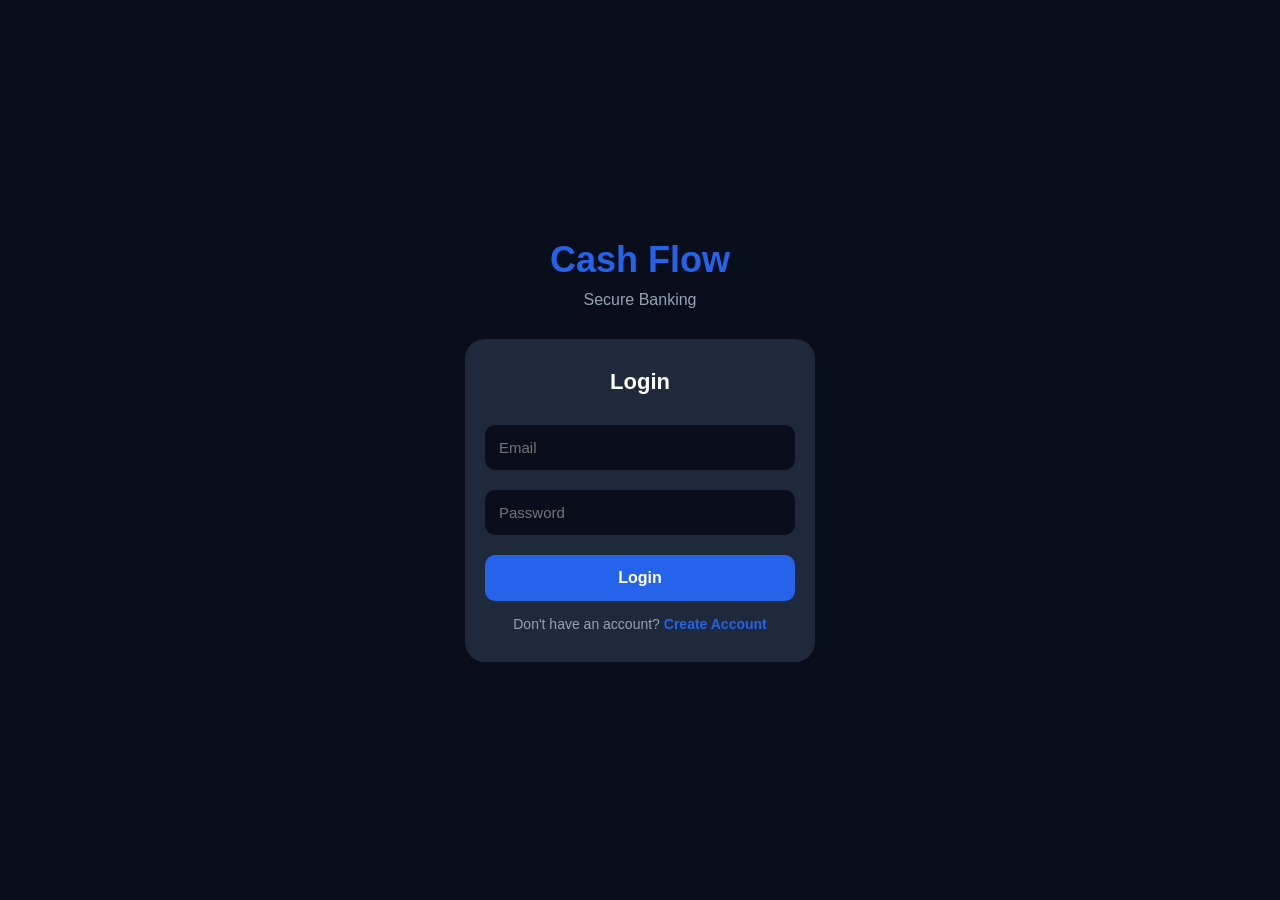
==== index.html @ b90d7f67 "Update index.html" ====
<!DOCTYPE html>
<html lang="en">
<head>
<meta charset="UTF-8">
<meta name="viewport" content="width=device-width, initial-scale=1.0">
<title>Cash Flow</title>
<style>
    * { margin: 0; padding: 0; box-sizing: border-box; font-family: 'Segoe UI', Arial; }
  body { background: #0a0e1a; color: #fff; }
  
  /* LOGIN SCREEN */
.auth-screen { display: flex; flex-direction: column; align-items: center; justify-content: center; min-height: 100vh; padding: 20px; }
.logo-big { font-size: 36px; font-weight: bold; color: #2563eb; margin-bottom: 10px; }
.auth-box { background: #1e293b; padding: 30px 20px; border-radius: 20px; width: 100%; max-width: 350px; }
.auth-box h2 { text-align: center; margin-bottom: 20px; }
.auth-box input { width: 100%; padding: 14px; margin: 10px 0; border-radius: 10px; border: none; background: #0a0e1a; color: #fff; font-size: 15px; }
.auth-btn { width: 100%; padding: 14px; background: #2563eb; color: #fff; border: none; border-radius: 10px; font-weight: bold; font-size: 16px; cursor: pointer; margin-top: 10px; }
.switch { text-align: center; margin-top: 15px; color: #94a3b8; font-size: 14px; }
.switch span { color: #2563eb; cursor: pointer; font-weight: bold; }
.hidden { display: none; }

  /* DASHBOARD */
.dashboard { display: none; padding: 15px; min-height: 100vh; }
.topbar { display: flex; justify-content: space-between; align-items: center; margin-bottom: 20px; }
.avatar { width: 40px; height: 40px; background: #2563eb; border-radius: 50%; display: flex; align-items: center; justify-content: center; font-weight: bold; font-size: 18px; }
.logo { font-size: 24px; font-weight: bold; color: #2563eb; margin-bottom: 10px; }
  h2 { font-size: 22px; margin-bottom: 5px; }
.subtitle { color: #94a3b8; font-size: 14px; margin-bottom: 20px; }
.btn-row { display: flex; gap: 10px; margin-bottom: 25px; }
.btn { padding: 12px 20px; border: none; border-radius: 10px; font-weight: bold; cursor: pointer; font-size: 15px; }
.btn-blue { background: #2563eb; color: #fff; }
.overview-card { background: linear-gradient(135deg, #2563eb, #1d4ed8); border-radius: 20px; padding: 20px; margin-bottom: 25px; }
.balance-amount { font-size: 32px; font-weight: bold; color: #22c55e; text-shadow: 0 0 10px rgba(34,197,94,0.4); }
.email { color: #bfdbfe; font-size: 14px; }
.logout { width: 100%; padding: 15px; background: #ef4444; color: #fff; border: none; border-radius: 12px; font-weight: bold; font-size: 16px; cursor: pointer; margin-top: 20px; }
  
  /* ADD MONEY POPUP */
.popup { display: none; position: fixed; top: 0; left: 0; width: 100%; height: 100%; background: rgba(0,0,0,0.9); align-items: center; justify-content: center; z-index: 999; }
.popup-content { background: #0a0e1a; padding: 20px; border-radius: 20px 20px 0 0; width: 100%; max-width: 450px; position: absolute; bottom: 0; }
.card { background: #1e293b; border-radius: 15px; padding: 15px; margin-bottom: 15px; }
.acc-number { font-size: 28px; font-weight: bold; letter-spacing: 2px; margin: 15px 0; color: #a855f7; }
</style>
</head>
<body>

<!-- LOGIN / SIGNUP SCREEN -->
<div class="auth-screen" id="authScreen">
  <div class="logo-big">Cash Flow</div>
  <p style="color:#94a3b8; margin-bottom:30px;">Secure Banking</p>
  
  <div class="auth-box" id="loginBox">
    <h2>Login</h2>
    <input type="email" id="loginEmail" placeholder="Email">
    <input type="password" id="loginPass" placeholder="Password">
    <button class="auth-btn" onclick="login()">Login</button>
    <div class="switch">Don't have an account? <span onclick="showSignup()">Create Account</span></div>
  </div>

  <div class="auth-box hidden" id="signupBox">
    <h2>Create Account</h2>
    <input type="text" id="signupName" placeholder="Full Name">
    <input type="email" id="signupEmail" placeholder="Email">
    <input type="password" id="signupPass" placeholder="Password">
    <button class="auth-btn" onclick="signup()">Create Account</button>
    <div class="switch">Already have an account? <span onclick="showLogin()">Login</span></div>
  </div>
</div>


<!-- DASHBOARD SCREEN -->
<div class="dashboard" id="dashboard">
  <div class="topbar">
    <div class="avatar" id="avatar">M</div>
    <button onclick="logout()" style="background:#ef4444; border:none; color:#fff; padding:8px 12px; border-radius:8px;">Logout</button>
  </div>

  <div class="logo">Cash Flow</div>
  <h2 id="greeting">Good evening Maro</h2>
  <p class="subtitle">At a glance summary of your account!</p>

  <div class="btn-row">
    <button class="btn btn-blue" onclick="showAddMoney()">Deposit →</button>
  </div>

  <h3>Overview</h3>
  <div class="overview-card">
    <div>
      <div style="color:#bfdbfe; font-size:12px;">Available balance</div>
      <div class="balance-amount">USD <span id="balance">0</span></div>
      <div class="email" id="userEmail">email@gmail.com</div>
    </div>
  </div>
</div>


<!-- ADD MONEY POPUP -->
<div class="popup" id="addMoneyPopup">
  <div class="popup-content">
    <div style="display:flex; align-items:center; gap:15px; margin-bottom:20px;">
      <div style="font-size:24px; cursor:pointer;" onclick="closeAddMoney()">←</div>
      <h3>Add Money</h3>
    </div>
    <div class="card">
      <div><b>Bank Transfer</b></div>
      <div style="color:#94a3b8; font-size:12px;">Cash Flow Account Number</div>
      <div class="acc-number" id="myAccount">804 392 1675</div>
      <button class="btn btn-blue" style="width:100%" onclick="copyNumber()">Copy Number</button>
    </div>
  </div>
</div>

<script>
  // Get all users from storage
  function getUsers() {
    return JSON.parse(localStorage.getItem("cashflow_users")) || [];
  }
  function saveUsers(users) {
    localStorage.setItem("cashflow_users", JSON.stringify(users));
  }

  // Check if someone is logged in
  let loggedInEmail = localStorage.getItem("cashflow_loggedin");
  if(loggedInEmail) {
    let users = getUsers();
    let user = users.find(u => u.email === loggedInEmail);
    if(user) showDashboard(user);
  }

  function showSignup() {
    document.getElementById("loginBox").classList.add("hidden");
    document.getElementById("signupBox").classList.remove("hidden");
  }
  function showLogin() {
    document.getElementById("signupBox").classList.add("hidden");
    document.getElementById("loginBox").classList.remove("hidden");
  }

  function signup() {
    let name = document.getElementById("signupName").value;
    let email = document.getElementById("signupEmail").value;
    let pass = document.getElementById("signupPass").value;
    
    if(!name ||!email ||!pass) return alert("Fill all fields");
    
    let users = getUsers();
    if(users.find(u => u.email === email)) return alert("Email already exists");
    
    // NEW: Each person gets RANDOM starting balance
    let randomBalance = Math.floor(Math.random() * 50000) + 5000; // $5,000 - $55,000
    let randomAccount = "8" + Math.floor(Math.random() * 900000000); // Random 10 digit account
    
    let newUser = {name, email, pass, balance: randomBalance, account: randomAccount};
    users.push(newUser);
    saveUsers(users);
    
    alert("Account created with $" + randomBalance.toLocaleString());
    localStorage.setItem("cashflow_loggedin", email);
    showDashboard(newUser);
  }

  function login() {
    let email = document.getElementById("loginEmail").value;
    let pass = document.getElementById("loginPass").value;
    let users = getUsers();
    let user = users.find(u => u.email === email && u.pass === pass);
    
    if(user) {
      localStorage.setItem("cashflow_loggedin", email);
      showDashboard(user);
    } else {
      alert("Wrong email or password");
    }
  }

  function showDashboard(user) {
    document.getElementById("authScreen").style.display = "none";
    document.getElementById("dashboard").style.display = "block";
    document.getElementById("greeting").innerText = "Good evening " + user.name;
    document.getElementById("userEmail").innerText = user.email;
    document.getElementById("avatar").innerText = user.name[0].toUpperCase();
    document.getElementById("balance").innerText = user.balance.toLocaleString();
    document.getElementById("myAccount").innerText = user.account;
  }

  function logout() {
    localStorage.removeItem("cashflow_loggedin");
    location.reload();
  }

  function showAddMoney() {
    document.getElementById("addMoneyPopup").style.display = "flex";
  }
  function closeAddMoney() {
    document.getElementById("addMoneyPopup").style.display = "none";
  }
  function copyNumber() {
    let acc = document.getElementById("myAccount").innerText;
    navigator.clipboard.writeText(acc.replace(/\s/g, ''));
    alert("Account number " + acc + " copied!");
  }
</script>

</body>
</html>
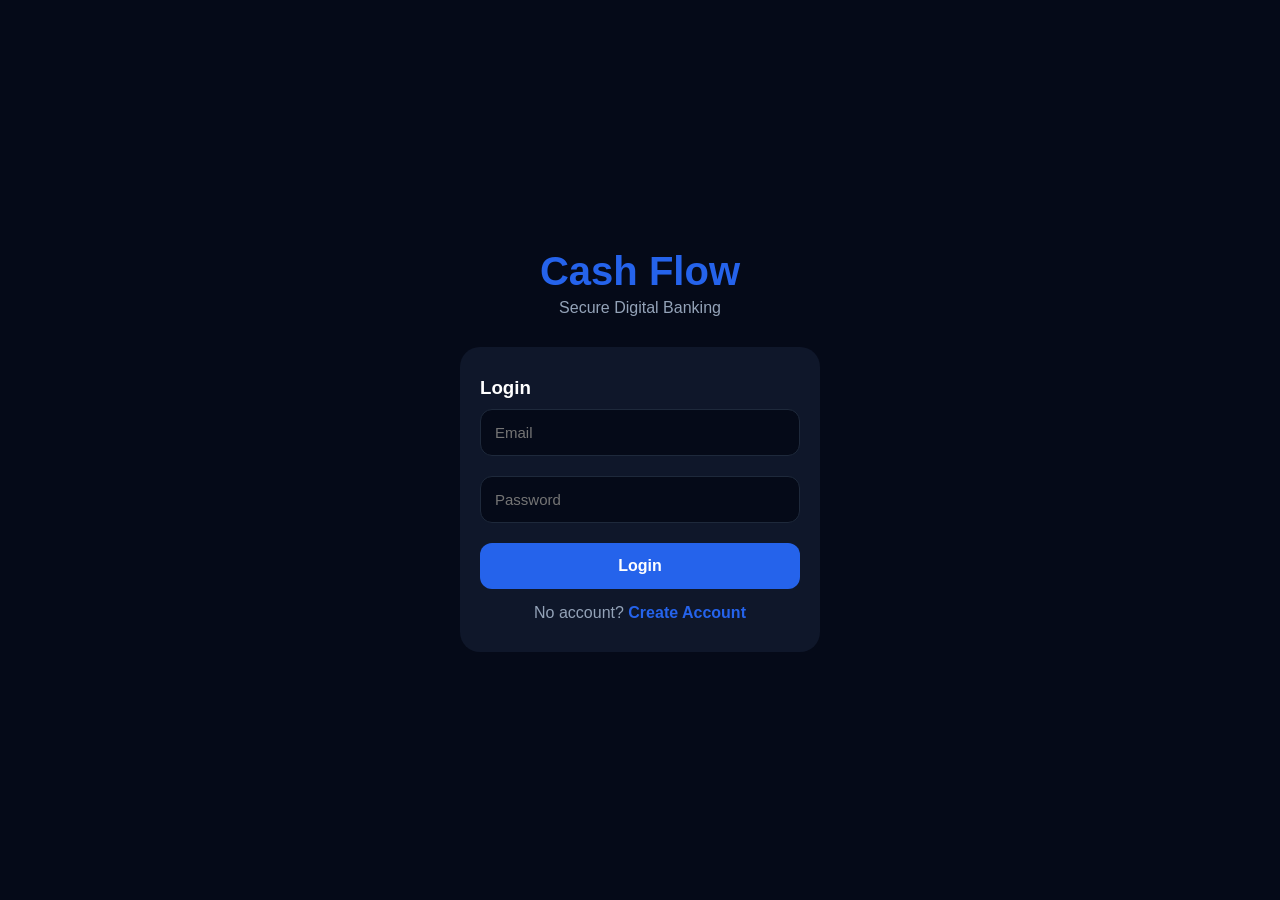
==== commit d4e1299c: "Update index.html" ====
--- a/index.html
+++ b/index.html
@@ -6,180 +6,206 @@
 <title>Cash Flow</title>
 <style>
     * { margin: 0; padding: 0; box-sizing: border-box; font-family: 'Segoe UI', Arial; }
-  body { background: #0a0e1a; color: #fff; }
+  body { background: #050a18; color: #fff; }
+ .hidden { display: none!important; }
   
-  /* LOGIN SCREEN */
-.auth-screen { display: flex; flex-direction: column; align-items: center; justify-content: center; min-height: 100vh; padding: 20px; }
-.logo-big { font-size: 36px; font-weight: bold; color: #2563eb; margin-bottom: 10px; }
-.auth-box { background: #1e293b; padding: 30px 20px; border-radius: 20px; width: 100%; max-width: 350px; }
-.auth-box h2 { text-align: center; margin-bottom: 20px; }
-.auth-box input { width: 100%; padding: 14px; margin: 10px 0; border-radius: 10px; border: none; background: #0a0e1a; color: #fff; font-size: 15px; }
-.auth-btn { width: 100%; padding: 14px; background: #2563eb; color: #fff; border: none; border-radius: 10px; font-weight: bold; font-size: 16px; cursor: pointer; margin-top: 10px; }
-.switch { text-align: center; margin-top: 15px; color: #94a3b8; font-size: 14px; }
-.switch span { color: #2563eb; cursor: pointer; font-weight: bold; }
-.hidden { display: none; }
+  /* LOGIN */
+ .auth { min-height: 100vh; display: flex; flex-direction: column; align-items: center; justify-content: center; padding: 20px; }
+ .logo { font-size: 40px; font-weight: 900; color: #2563eb; margin-bottom: 5px; }
+ .auth-box { background: #0f172a; padding: 30px 20px; border-radius: 20px; width: 100%; max-width: 360px; }
+ .auth-box input { width: 100%; padding: 14px; margin: 10px 0; border-radius: 12px; border: 1px solid #1e293b; background: #050a18; color: #fff; font-size: 15px; }
+ .auth-btn { width: 100%; padding: 14px; background: #2563eb; color: #fff; border: none; border-radius: 12px; font-weight: bold; font-size: 16px; cursor: pointer; margin-top: 10px; }
+ .switch { text-align: center; margin-top: 15px; color: #94a3b8; }
+ .switch span { color: #2563eb; cursor: pointer; font-weight: bold; }
 
   /* DASHBOARD */
-.dashboard { display: none; padding: 15px; min-height: 100vh; }
-.topbar { display: flex; justify-content: space-between; align-items: center; margin-bottom: 20px; }
-.avatar { width: 40px; height: 40px; background: #2563eb; border-radius: 50%; display: flex; align-items: center; justify-content: center; font-weight: bold; font-size: 18px; }
-.logo { font-size: 24px; font-weight: bold; color: #2563eb; margin-bottom: 10px; }
-  h2 { font-size: 22px; margin-bottom: 5px; }
-.subtitle { color: #94a3b8; font-size: 14px; margin-bottom: 20px; }
-.btn-row { display: flex; gap: 10px; margin-bottom: 25px; }
-.btn { padding: 12px 20px; border: none; border-radius: 10px; font-weight: bold; cursor: pointer; font-size: 15px; }
-.btn-blue { background: #2563eb; color: #fff; }
-.overview-card { background: linear-gradient(135deg, #2563eb, #1d4ed8); border-radius: 20px; padding: 20px; margin-bottom: 25px; }
-.balance-amount { font-size: 32px; font-weight: bold; color: #22c55e; text-shadow: 0 0 10px rgba(34,197,94,0.4); }
-.email { color: #bfdbfe; font-size: 14px; }
-.logout { width: 100%; padding: 15px; background: #ef4444; color: #fff; border: none; border-radius: 12px; font-weight: bold; font-size: 16px; cursor: pointer; margin-top: 20px; }
+ .dashboard { padding: 20px; min-height: 100vh; }
+ .topbar { display: flex; justify-content: space-between; align-items: center; margin-bottom: 15px; }
+ .avatar { width: 45px; height: 45px; background: #2563eb; border-radius: 50%; display: flex; align-items: center; justify-content: center; font-weight: bold; font-size: 20px; cursor: pointer; }
+ .logout { background: #ef4444; border: none; color: #fff; padding: 8px 16px; border-radius: 8px; font-weight: bold; cursor: pointer; }
+  h2 { font-size: 26px; }
+ .subtitle { color: #94a3b8; font-size: 14px; margin-bottom: 20px; }
+ .btn { padding: 14px 25px; background: #2563eb; color: #fff; border: none; border-radius: 12px; font-weight: bold; cursor: pointer; font-size: 16px; }
+ .overview { background: linear-gradient(135deg, #2563eb, #1e40af); border-radius: 20px; padding: 25px; margin-top: 20px; }
+ .balance-label { color: #bfdbfe; font-size: 13px; }
+ .balance { font-size: 38px; font-weight: 900; color: #22c55e; margin: 5px 0; text-shadow: 0 0 15px rgba(34,197,94,0.5); }
+ .email { color: #bfdbfe; font-size: 14px; }
   
-  /* ADD MONEY POPUP */
-.popup { display: none; position: fixed; top: 0; left: 0; width: 100%; height: 100%; background: rgba(0,0,0,0.9); align-items: center; justify-content: center; z-index: 999; }
-.popup-content { background: #0a0e1a; padding: 20px; border-radius: 20px 20px 0 0; width: 100%; max-width: 450px; position: absolute; bottom: 0; }
-.card { background: #1e293b; border-radius: 15px; padding: 15px; margin-bottom: 15px; }
-.acc-number { font-size: 28px; font-weight: bold; letter-spacing: 2px; margin: 15px 0; color: #a855f7; }
+  /* BOTTOM NAV */
+ .bottom-nav { position: fixed; bottom: 0; left: 0; width: 100%; background: #0f172a; display: flex; justify-content: space-around; padding: 12px 0; border-top: 1px solid #1e293b; }
+ .nav-item { text-align: center; color: #94a3b8; cursor: pointer; font-size: 12px; }
+ .nav-item.active { color: #2563eb; }
+ .nav-icon { font-size: 22px; margin-bottom: 3px; }
+
+  /* POPUPS */
+ .popup { display: none; position: fixed; top: 0; left: 0; width: 100%; height: 100%; background: rgba(0,0,0,0.95); z-index: 999; overflow-y: auto; padding: 20px; }
+ .popup-content { background: #0f172a; border-radius: 20px; padding: 20px; max-width: 400px; margin: 50px auto; }
+ .popup h3 { margin-bottom: 15px; }
+ .popup input { width: 100%; padding: 14px; margin: 10px 0; border-radius: 12px; border: 1px solid #1e293b; background: #050a18; color: #fff; }
+ .close { float: right; font-size: 24px; cursor: pointer; }
+ .acc-number { font-size: 28px; font-weight: 900; color: #a855f7; letter-spacing: 2px; margin: 15px 0; }
+ .chat-box { height: 300px; background: #050a18; border-radius: 12px; padding: 10px; overflow-y: auto; margin-bottom: 10px; }
+ .msg { background: #2563eb; padding: 10px; border-radius: 10px; margin: 5px 0; max-width: 80%; }
 </style>
 </head>
 <body>
 
-<!-- LOGIN / SIGNUP SCREEN -->
-<div class="auth-screen" id="authScreen">
-  <div class="logo-big">Cash Flow</div>
-  <p style="color:#94a3b8; margin-bottom:30px;">Secure Banking</p>
+<!-- 1. LOGIN / SIGNUP -->
+<div class="auth" id="authScreen">
+  <div class="logo">Cash Flow</div>
+  <p style="color:#94a3b8; margin-bottom:30px;">Secure Digital Banking</p>
   
   <div class="auth-box" id="loginBox">
-    <h2>Login</h2>
+    <h3>Login</h3>
     <input type="email" id="loginEmail" placeholder="Email">
     <input type="password" id="loginPass" placeholder="Password">
     <button class="auth-btn" onclick="login()">Login</button>
-    <div class="switch">Don't have an account? <span onclick="showSignup()">Create Account</span></div>
+    <div class="switch">No account? <span onclick="toggleAuth()">Create Account</span></div>
   </div>
 
   <div class="auth-box hidden" id="signupBox">
-    <h2>Create Account</h2>
+    <h3>Create Account</h3>
     <input type="text" id="signupName" placeholder="Full Name">
     <input type="email" id="signupEmail" placeholder="Email">
     <input type="password" id="signupPass" placeholder="Password">
     <button class="auth-btn" onclick="signup()">Create Account</button>
-    <div class="switch">Already have an account? <span onclick="showLogin()">Login</span></div>
-  </div>
-</div>
-
-
-<!-- DASHBOARD SCREEN -->
-<div class="dashboard" id="dashboard">
+    <div class="switch">Have account? <span onclick="toggleAuth()">Login</span></div>
+  </div>
+</div>
+
+
+<!-- 2. DASHBOARD -->
+<div class="dashboard hidden" id="dashboard">
   <div class="topbar">
-    <div class="avatar" id="avatar">M</div>
-    <button onclick="logout()" style="background:#ef4444; border:none; color:#fff; padding:8px 12px; border-radius:8px;">Logout</button>
-  </div>
-
-  <div class="logo">Cash Flow</div>
-  <h2 id="greeting">Good evening Maro</h2>
+    <div class="avatar" id="avatar" onclick="showProfile()">M</div>
+    <button class="logout" onclick="logout()">Logout</button>
+  </div>
+
+  <div class="logo" style="font-size:28px;">Cash Flow</div>
+  <h2 id="greeting">Good evening Maro Ejiata</h2>
   <p class="subtitle">At a glance summary of your account!</p>
 
-  <div class="btn-row">
-    <button class="btn btn-blue" onclick="showAddMoney()">Deposit →</button>
-  </div>
-
-  <h3>Overview</h3>
-  <div class="overview-card">
-    <div>
-      <div style="color:#bfdbfe; font-size:12px;">Available balance</div>
-      <div class="balance-amount">USD <span id="balance">0</span></div>
-      <div class="email" id="userEmail">email@gmail.com</div>
+  <button class="btn" onclick="showAddMoney()">Deposit →</button>
+
+  <div class="overview">
+    <div class="balance-label">Available balance</div>
+    <div class="balance">USD <span id="balance">49,145</span></div>
+    <div class="email" id="userEmail">truesoul221@gmail.com</div>
+  </div>
+
+  <!-- BOTTOM NAV -->
+  <div style="height:80px;"></div>
+  <div class="bottom-nav">
+    <div class="nav-item active" onclick="alert('You are on Home')"><div class="nav-icon">🏠</div>Home</div>
+    <div class="nav-item" onclick="showTransfer()"><div class="nav-icon">💸</div>Transfer</div>
+    <div class="nav-item" onclick="showChat()"><div class="nav-icon">💬</div>Support</div>
+    <div class="nav-item" onclick="showProfile()"><div class="nav-icon">👤</div>Profile</div>
+  </div>
+</div>
+
+
+<!-- 3. ADD MONEY POPUP -->
+<div class="popup" id="addMoneyPopup">
+  <div class="popup-content">
+    <span class="close" onclick="closePopup('addMoneyPopup')">×</span>
+    <h3>Add Money</h3>
+    <p style="color:#94a3b8; font-size:12px;">Your Cash Flow Account</p>
+    <div class="acc-number" id="myAccount">804 392 1675</div>
+    <button class="auth-btn" onclick="copyAccount()">Copy Account Number</button>
+  </div>
+</div>
+
+<!-- 4. TRANSFER POPUP -->
+<div class="popup" id="transferPopup">
+  <div class="popup-content">
+    <span class="close" onclick="closePopup('transferPopup')">×</span>
+    <h3>Transfer Fund</h3>
+    <input type="text" id="transferName" placeholder="Recipient Name">
+    <input type="text" id="transferAcc" placeholder="Account Number">
+    <input type="number" id="transferAmount" placeholder="Amount USD">
+    <button class="auth-btn" onclick="doTransfer()">Send Money</button>
+  </div>
+</div>
+
+<!-- 5. PROFILE POPUP -->
+<div class="popup" id="profilePopup">
+  <div class="popup-content">
+    <span class="close" onclick="closePopup('profilePopup')">×</span>
+    <h3>Profile</h3>
+    <img src="https://i.pravatar.cc/80" style="border-radius:50%; margin:10px 0;">
+    <p><b>Name:</b> <span id="profileName"></span></p>
+    <p><b>Email:</b> <span id="profileEmail"></span></p>
+    <p><b>Account:</b> <span id="profileAcc"></span></p>
+  </div>
+</div>
+
+<!-- 6. ONLINE CHAT POPUP -->
+<div class="popup" id="chatPopup">
+  <div class="popup-content">
+    <span class="close" onclick="closePopup('chatPopup')">×</span>
+    <h3>Online Support</h3>
+    <div class="chat-box" id="chatBox">
+      <div class="msg">Hello! How can we help you today?</div>
     </div>
-  </div>
-</div>
-
-
-<!-- ADD MONEY POPUP -->
-<div class="popup" id="addMoneyPopup">
-  <div class="popup-content">
-    <div style="display:flex; align-items:center; gap:15px; margin-bottom:20px;">
-      <div style="font-size:24px; cursor:pointer;" onclick="closeAddMoney()">←</div>
-      <h3>Add Money</h3>
-    </div>
-    <div class="card">
-      <div><b>Bank Transfer</b></div>
-      <div style="color:#94a3b8; font-size:12px;">Cash Flow Account Number</div>
-      <div class="acc-number" id="myAccount">804 392 1675</div>
-      <button class="btn btn-blue" style="width:100%" onclick="copyNumber()">Copy Number</button>
-    </div>
+    <input type="text" id="chatInput" placeholder="Type message..." onkeypress="if(event.key==='Enter') sendChat()">
+    <button class="auth-btn" onclick="sendChat()">Send</button>
   </div>
 </div>
 
 <script>
-  // Get all users from storage
-  function getUsers() {
-    return JSON.parse(localStorage.getItem("cashflow_users")) || [];
-  }
-  function saveUsers(users) {
-    localStorage.setItem("cashflow_users", JSON.stringify(users));
-  }
-
-  // Check if someone is logged in
-  let loggedInEmail = localStorage.getItem("cashflow_loggedin");
-  if(loggedInEmail) {
-    let users = getUsers();
-    let user = users.find(u => u.email === loggedInEmail);
-    if(user) showDashboard(user);
-  }
-
-  function showSignup() {
-    document.getElementById("loginBox").classList.add("hidden");
-    document.getElementById("signupBox").classList.remove("hidden");
-  }
-  function showLogin() {
-    document.getElementById("signupBox").classList.add("hidden");
-    document.getElementById("loginBox").classList.remove("hidden");
+  let currentUser = null;
+  let users = JSON.parse(localStorage.getItem("cashflow_users")) || [];
+
+  // Auto login if saved
+  let logged = localStorage.getItem("cashflow_loggedin");
+  if(logged) {
+    currentUser = users.find(u => u.email === logged);
+    if(currentUser) showDashboard();
+  }
+
+  function toggleAuth() {
+    document.getElementById("loginBox").classList.toggle("hidden");
+    document.getElementById("signupBox").classList.toggle("hidden");
   }
 
   function signup() {
     let name = document.getElementById("signupName").value;
     let email = document.getElementById("signupEmail").value;
     let pass = document.getElementById("signupPass").value;
+    if(!name ||!email ||!pass) return alert("Fill all fields");
+    if(users.find(u => u.email === email)) return alert("Email exists");
     
-    if(!name ||!email ||!pass) return alert("Fill all fields");
-    
-    let users = getUsers();
-    if(users.find(u => u.email === email)) return alert("Email already exists");
-    
-    // NEW: Each person gets RANDOM starting balance
-    let randomBalance = Math.floor(Math.random() * 50000) + 5000; // $5,000 - $55,000
-    let randomAccount = "8" + Math.floor(Math.random() * 900000000); // Random 10 digit account
-    
-    let newUser = {name, email, pass, balance: randomBalance, account: randomAccount};
+    let newUser = {
+      name, email, pass, 
+      balance: Math.floor(Math.random() * 50000) + 10000, // Random $10k-$60k
+      account: "8" + Math.floor(Math.random() * 900000000)
+    };
     users.push(newUser);
-    saveUsers(users);
-    
-    alert("Account created with $" + randomBalance.toLocaleString());
+    localStorage.setItem("cashflow_users", JSON.stringify(users));
     localStorage.setItem("cashflow_loggedin", email);
-    showDashboard(newUser);
+    currentUser = newUser;
+    showDashboard();
   }
 
   function login() {
     let email = document.getElementById("loginEmail").value;
     let pass = document.getElementById("loginPass").value;
-    let users = getUsers();
     let user = users.find(u => u.email === email && u.pass === pass);
-    
     if(user) {
+      currentUser = user;
       localStorage.setItem("cashflow_loggedin", email);
-      showDashboard(user);
-    } else {
-      alert("Wrong email or password");
-    }
-  }
-
-  function showDashboard(user) {
-    document.getElementById("authScreen").style.display = "none";
-    document.getElementById("dashboard").style.display = "block";
-    document.getElementById("greeting").innerText = "Good evening " + user.name;
-    document.getElementById("userEmail").innerText = user.email;
-    document.getElementById("avatar").innerText = user.name[0].toUpperCase();
-    document.getElementById("balance").innerText = user.balance.toLocaleString();
-    document.getElementById("myAccount").innerText = user.account;
+      showDashboard();
+    } else alert("Wrong details");
+  }
+
+  function showDashboard() {
+    document.getElementById("authScreen").classList.add("hidden");
+    document.getElementById("dashboard").classList.remove("hidden");
+    document.getElementById("greeting").innerText = "Good evening " + currentUser.name;
+    document.getElementById("userEmail").innerText = currentUser.email;
+    document.getElementById("avatar").innerText = currentUser.name[0].toUpperCase();
+    document.getElementById("balance").innerText = currentUser.balance.toLocaleString();
+    document.getElementById("myAccount").innerText = currentUser.account;
   }
 
   function logout() {
@@ -187,18 +213,39 @@
     location.reload();
   }
 
-  function showAddMoney() {
-    document.getElementById("addMoneyPopup").style.display = "flex";
-  }
-  function closeAddMoney() {
-    document.getElementById("addMoneyPopup").style.display = "none";
-  }
-  function copyNumber() {
-    let acc = document.getElementById("myAccount").innerText;
-    navigator.clipboard.writeText(acc.replace(/\s/g, ''));
-    alert("Account number " + acc + " copied!");
+  function showAddMoney() { document.getElementById("addMoneyPopup").style.display = "block"; }
+  function showTransfer() { document.getElementById("transferPopup").style.display = "block"; }
+  function showProfile() { 
+    document.getElementById("profileName").innerText = currentUser.name;
+    document.getElementById("profileEmail").innerText = currentUser.email;
+    document.getElementById("profileAcc").innerText = currentUser.account;
+    document.getElementById("profilePopup").style.display = "block"; 
+  }
+  function showChat() { document.getElementById("chatPopup").style.display = "block"; }
+  function closePopup(id) { document.getElementById(id).style.display = "none"; }
+
+  function copyAccount() {
+    navigator.clipboard.writeText(currentUser.account);
+    alert("Copied: " + currentUser.account);
+  }
+
+  function doTransfer() {
+    let amount = parseFloat(document.getElementById("transferAmount").value);
+    if(amount > currentUser.balance) return alert("Insufficient funds");
+    currentUser.balance -= amount;
+    localStorage.setItem("cashflow_users", JSON.stringify(users));
+    document.getElementById("balance").innerText = currentUser.balance.toLocaleString();
+    alert("Sent $" + amount + " successfully");
+    closePopup('transferPopup');
+  }
+
+  function sendChat() {
+    let msg = document.getElementById("chatInput").value;
+    if(!msg) return;
+    document.getElementById("chatBox").innerHTML += `<div class="msg" style="background:#1e293b; margin-left:auto;">${msg}</div>`;
+    document.getElementById("chatInput").value = "";
   }
 </script>
 
 </body>
-</html>
+       </html>
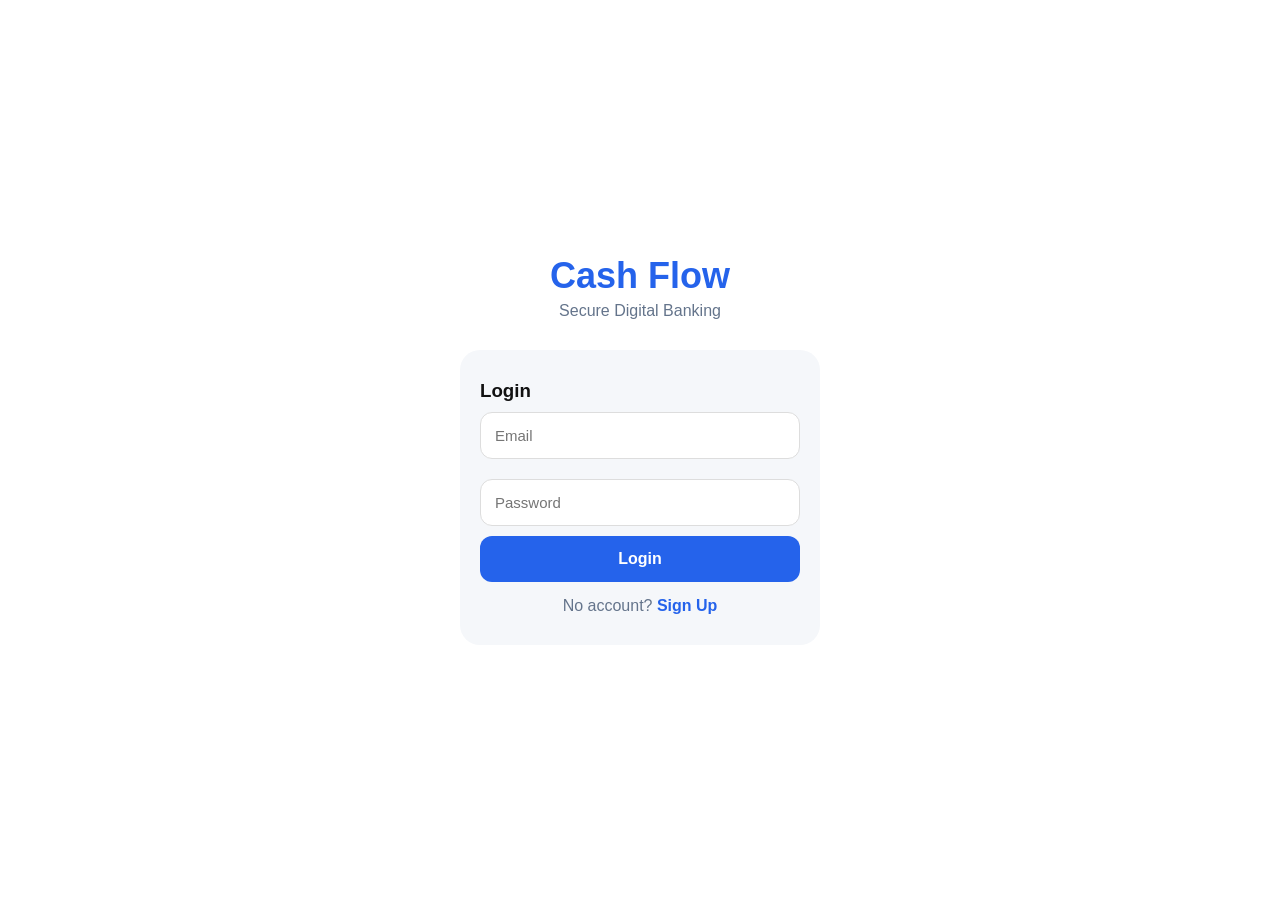
==== commit 0fa0214f: "Update index.html" ====
--- a/index.html
+++ b/index.html
@@ -6,46 +6,54 @@
 <title>Cash Flow</title>
 <style>
     * { margin: 0; padding: 0; box-sizing: border-box; font-family: 'Segoe UI', Arial; }
-  body { background: #050a18; color: #fff; }
- .hidden { display: none!important; }
+  body { background: #f5f7fa; color: #111; }
+.hidden { display: none!important; }
   
   /* LOGIN */
- .auth { min-height: 100vh; display: flex; flex-direction: column; align-items: center; justify-content: center; padding: 20px; }
- .logo { font-size: 40px; font-weight: 900; color: #2563eb; margin-bottom: 5px; }
- .auth-box { background: #0f172a; padding: 30px 20px; border-radius: 20px; width: 100%; max-width: 360px; }
- .auth-box input { width: 100%; padding: 14px; margin: 10px 0; border-radius: 12px; border: 1px solid #1e293b; background: #050a18; color: #fff; font-size: 15px; }
- .auth-btn { width: 100%; padding: 14px; background: #2563eb; color: #fff; border: none; border-radius: 12px; font-weight: bold; font-size: 16px; cursor: pointer; margin-top: 10px; }
- .switch { text-align: center; margin-top: 15px; color: #94a3b8; }
- .switch span { color: #2563eb; cursor: pointer; font-weight: bold; }
-
-  /* DASHBOARD */
- .dashboard { padding: 20px; min-height: 100vh; }
- .topbar { display: flex; justify-content: space-between; align-items: center; margin-bottom: 15px; }
- .avatar { width: 45px; height: 45px; background: #2563eb; border-radius: 50%; display: flex; align-items: center; justify-content: center; font-weight: bold; font-size: 20px; cursor: pointer; }
- .logout { background: #ef4444; border: none; color: #fff; padding: 8px 16px; border-radius: 8px; font-weight: bold; cursor: pointer; }
-  h2 { font-size: 26px; }
- .subtitle { color: #94a3b8; font-size: 14px; margin-bottom: 20px; }
- .btn { padding: 14px 25px; background: #2563eb; color: #fff; border: none; border-radius: 12px; font-weight: bold; cursor: pointer; font-size: 16px; }
- .overview { background: linear-gradient(135deg, #2563eb, #1e40af); border-radius: 20px; padding: 25px; margin-top: 20px; }
- .balance-label { color: #bfdbfe; font-size: 13px; }
- .balance { font-size: 38px; font-weight: 900; color: #22c55e; margin: 5px 0; text-shadow: 0 0 15px rgba(34,197,94,0.5); }
- .email { color: #bfdbfe; font-size: 14px; }
+.auth { min-height: 100vh; display: flex; flex-direction: column; align-items: center; justify-content: center; padding: 20px; background: #fff; }
+.logo { font-size: 36px; font-weight: 900; color: #2563eb; margin-bottom: 5px; }
+.auth-box { background: #f5f7fa; padding: 30px 20px; border-radius: 20px; width: 100%; max-width: 360px; }
+.auth-box input { width: 100%; padding: 14px; margin: 10px 0; border-radius: 12px; border: 1px solid #ddd; background: #fff; color: #111; font-size: 15px; }
+.auth-btn { width: 100%; padding: 14px; background: #2563eb; color: #fff; border: none; border-radius: 12px; font-weight: bold; font-size: 16px; cursor: pointer; }
+.switch { text-align: center; margin-top: 15px; color: #64748b; }
+.switch span { color: #2563eb; cursor: pointer; font-weight: bold; }
+
+  /* DASHBOARD - OPAY STYLE */
+.dashboard { background: #fff; min-height: 100vh; padding-bottom: 80px; }
+.header { background: linear-gradient(135deg, #2563eb, #1e40af); padding: 20px; color: #fff; border-radius: 0 0 30px 30px; }
+.topbar { display: flex; justify-content: space-between; align-items: center; }
+.avatar { width: 45px; height: 45px; background: #fff; color: #2563eb; border-radius: 50%; display: flex; align-items: center; justify-content: center; font-weight: bold; font-size: 20px; cursor: pointer; }
+.greeting { font-size: 22px; font-weight: 700; margin-top: 15px; }
+.subtitle { font-size: 13px; opacity: 0.9; }
   
-  /* BOTTOM NAV */
- .bottom-nav { position: fixed; bottom: 0; left: 0; width: 100%; background: #0f172a; display: flex; justify-content: space-around; padding: 12px 0; border-top: 1px solid #1e293b; }
- .nav-item { text-align: center; color: #94a3b8; cursor: pointer; font-size: 12px; }
- .nav-item.active { color: #2563eb; }
- .nav-icon { font-size: 22px; margin-bottom: 3px; }
+.balance-card { background: #fff; margin: -30px 20px 20px; border-radius: 20px; padding: 20px; box-shadow: 0 4px 20px rgba(0,0,0,0.1); }
+.balance-label { color: #64748b; font-size: 13px; }
+.balance { font-size: 36px; font-weight: 900; color: #2563eb; margin: 5px 0; }
+.email { color: #64748b; font-size: 14px; }
+.balance-actions { display: flex; gap: 10px; margin-top: 15px; }
+.mini-btn { flex: 1; padding: 12px; background: #2563eb; color: #fff; border: none; border-radius: 12px; font-weight: bold; cursor: pointer; }
+.mini-btn.white { background: #f1f5f9; color: #2563eb; }
+
+  /* QUICK ACTIONS */
+.section-title { font-weight: 700; font-size: 16px; margin: 20px 20px 10px; }
+.quick-grid { display: grid; grid-template-columns: repeat(4, 1fr); gap: 15px; padding: 0 20px; }
+.quick-item { text-align: center; cursor: pointer; }
+.quick-icon { width: 55px; height: 55px; background: #e0e7ff; border-radius: 15px; display: flex; align-items: center; justify-content: center; font-size: 24px; margin: 0 auto 5px; }
+.quick-item p { font-size: 12px; color: #475569; }
+
+  /* BOTTOM NAV - OPAY STYLE */
+.bottom-nav { position: fixed; bottom: 0; left: 0; width: 100%; background: #fff; display: flex; justify-content: space-around; padding: 10px 0; border-top: 1px solid #e2e8f0; box-shadow: 0 -2px 10px rgba(0,0,0,0.05); }
+.nav-item { text-align: center; color: #94a3b8; cursor: pointer; font-size: 11px; }
+.nav-item.active { color: #2563eb; }
+.nav-icon { font-size: 24px; margin-bottom: 2px; }
 
   /* POPUPS */
- .popup { display: none; position: fixed; top: 0; left: 0; width: 100%; height: 100%; background: rgba(0,0,0,0.95); z-index: 999; overflow-y: auto; padding: 20px; }
- .popup-content { background: #0f172a; border-radius: 20px; padding: 20px; max-width: 400px; margin: 50px auto; }
- .popup h3 { margin-bottom: 15px; }
- .popup input { width: 100%; padding: 14px; margin: 10px 0; border-radius: 12px; border: 1px solid #1e293b; background: #050a18; color: #fff; }
- .close { float: right; font-size: 24px; cursor: pointer; }
- .acc-number { font-size: 28px; font-weight: 900; color: #a855f7; letter-spacing: 2px; margin: 15px 0; }
- .chat-box { height: 300px; background: #050a18; border-radius: 12px; padding: 10px; overflow-y: auto; margin-bottom: 10px; }
- .msg { background: #2563eb; padding: 10px; border-radius: 10px; margin: 5px 0; max-width: 80%; }
+.popup { display: none; position: fixed; top: 0; left: 0; width: 100%; height: 100%; background: rgba(0,0,0,0.6); z-index: 999; }
+.popup-content { background: #fff; border-radius: 20px 20px 0 0; padding: 20px; position: absolute; bottom: 0; width: 100%; max-height: 90vh; overflow-y: auto; }
+.popup h3 { margin-bottom: 15px; color: #111; }
+.popup input { width: 100%; padding: 14px; margin: 10px 0; border-radius: 12px; border: 1px solid #ddd; background: #f5f7fa; color: #111; }
+.close { float: right; font-size: 24px; cursor: pointer; color: #64748b; }
+.acc-number { font-size: 28px; font-weight: 900; color: #2563eb; letter-spacing: 2px; margin: 15px 0; }
 </style>
 </head>
 <body>
@@ -53,18 +61,18 @@
 <!-- 1. LOGIN / SIGNUP -->
 <div class="auth" id="authScreen">
   <div class="logo">Cash Flow</div>
-  <p style="color:#94a3b8; margin-bottom:30px;">Secure Digital Banking</p>
+  <p style="color:#64748b; margin-bottom:30px;">Secure Digital Banking</p>
   
   <div class="auth-box" id="loginBox">
-    <h3>Login</h3>
+    <h3 style="color:#111;">Login</h3>
     <input type="email" id="loginEmail" placeholder="Email">
     <input type="password" id="loginPass" placeholder="Password">
     <button class="auth-btn" onclick="login()">Login</button>
-    <div class="switch">No account? <span onclick="toggleAuth()">Create Account</span></div>
+    <div class="switch">No account? <span onclick="toggleAuth()">Sign Up</span></div>
   </div>
 
   <div class="auth-box hidden" id="signupBox">
-    <h3>Create Account</h3>
+    <h3 style="color:#111;">Create Account</h3>
     <input type="text" id="signupName" placeholder="Full Name">
     <input type="email" id="signupEmail" placeholder="Email">
     <input type="password" id="signupPass" placeholder="Password">
@@ -74,32 +82,41 @@
 </div>
 
 
-<!-- 2. DASHBOARD -->
+<!-- 2. DASHBOARD - OPAY STYLE -->
 <div class="dashboard hidden" id="dashboard">
-  <div class="topbar">
-    <div class="avatar" id="avatar" onclick="showProfile()">M</div>
-    <button class="logout" onclick="logout()">Logout</button>
-  </div>
-
-  <div class="logo" style="font-size:28px;">Cash Flow</div>
-  <h2 id="greeting">Good evening Maro Ejiata</h2>
-  <p class="subtitle">At a glance summary of your account!</p>
-
-  <button class="btn" onclick="showAddMoney()">Deposit →</button>
-
-  <div class="overview">
-    <div class="balance-label">Available balance</div>
-    <div class="balance">USD <span id="balance">49,145</span></div>
+  <div class="header">
+    <div class="topbar">
+      <div class="avatar" id="avatar" onclick="showProfile()">M</div>
+      <button onclick="logout()" style="background:#ef4444; border:none; color:#fff; padding:8px 16px; border-radius:8px; font-weight:bold;">Logout</button>
+    </div>
+    <div class="greeting" id="greeting">Good evening Maro</div>
+    <div class="subtitle">At a glance summary of your account</div>
+  </div>
+
+  <div class="balance-card">
+    <div class="balance-label">Available Balance</div>
+    <div class="balance">₦<span id="balance">49,145.00</span></div>
     <div class="email" id="userEmail">truesoul221@gmail.com</div>
+    <div class="balance-actions">
+      <button class="mini-btn" onclick="showAddMoney()">💰 Add Money</button>
+      <button class="mini-btn white" onclick="showTransfer()">↗️ Transfer</button>
+    </div>
+  </div>
+
+  <div class="section-title">Quick Actions</div>
+  <div class="quick-grid">
+    <div class="quick-item" onclick="showTransfer()"><div class="quick-icon">💸</div><p>Transfer</p></div>
+    <div class="quick-item" onclick="showAddMoney()"><div class="quick-icon">🏦</div><p>Deposit</p></div>
+    <div class="quick-item" onclick="showChat()"><div class="quick-icon">💬</div><p>Support</p></div>
+    <div class="quick-item" onclick="showProfile()"><div class="quick-icon">👤</div><p>Profile</p></div>
   </div>
 
   <!-- BOTTOM NAV -->
-  <div style="height:80px;"></div>
   <div class="bottom-nav">
-    <div class="nav-item active" onclick="alert('You are on Home')"><div class="nav-icon">🏠</div>Home</div>
+    <div class="nav-item active"><div class="nav-icon">🏠</div>Home</div>
     <div class="nav-item" onclick="showTransfer()"><div class="nav-icon">💸</div>Transfer</div>
+    <div class="nav-item" onclick="showAddMoney()"><div class="nav-icon">💰</div>Deposit</div>
     <div class="nav-item" onclick="showChat()"><div class="nav-icon">💬</div>Support</div>
-    <div class="nav-item" onclick="showProfile()"><div class="nav-icon">👤</div>Profile</div>
   </div>
 </div>
 
@@ -109,7 +126,7 @@
   <div class="popup-content">
     <span class="close" onclick="closePopup('addMoneyPopup')">×</span>
     <h3>Add Money</h3>
-    <p style="color:#94a3b8; font-size:12px;">Your Cash Flow Account</p>
+    <p style="color:#64748b; font-size:12px;">Transfer to this account number</p>
     <div class="acc-number" id="myAccount">804 392 1675</div>
     <button class="auth-btn" onclick="copyAccount()">Copy Account Number</button>
   </div>
@@ -119,10 +136,10 @@
 <div class="popup" id="transferPopup">
   <div class="popup-content">
     <span class="close" onclick="closePopup('transferPopup')">×</span>
-    <h3>Transfer Fund</h3>
+    <h3>Transfer Money</h3>
     <input type="text" id="transferName" placeholder="Recipient Name">
     <input type="text" id="transferAcc" placeholder="Account Number">
-    <input type="number" id="transferAmount" placeholder="Amount USD">
+    <input type="number" id="transferAmount" placeholder="Amount ₦">
     <button class="auth-btn" onclick="doTransfer()">Send Money</button>
   </div>
 </div>
@@ -132,20 +149,20 @@
   <div class="popup-content">
     <span class="close" onclick="closePopup('profilePopup')">×</span>
     <h3>Profile</h3>
-    <img src="https://i.pravatar.cc/80" style="border-radius:50%; margin:10px 0;">
+    <center><img src="https://i.pravatar.cc/80" style="border-radius:50%; margin:10px 0;"></center>
     <p><b>Name:</b> <span id="profileName"></span></p>
     <p><b>Email:</b> <span id="profileEmail"></span></p>
     <p><b>Account:</b> <span id="profileAcc"></span></p>
   </div>
 </div>
 
-<!-- 6. ONLINE CHAT POPUP -->
+<!-- 6. CHAT POPUP -->
 <div class="popup" id="chatPopup">
   <div class="popup-content">
     <span class="close" onclick="closePopup('chatPopup')">×</span>
     <h3>Online Support</h3>
-    <div class="chat-box" id="chatBox">
-      <div class="msg">Hello! How can we help you today?</div>
+    <div style="height:300px; background:#f5f7fa; border-radius:12px; padding:10px; overflow-y:auto; margin-bottom:10px;" id="chatBox">
+      <div style="background:#2563eb; color:#fff; padding:10px; border-radius:10px; margin:5px 0; max-width:80%;">Hello! How can we help you?</div>
     </div>
     <input type="text" id="chatInput" placeholder="Type message..." onkeypress="if(event.key==='Enter') sendChat()">
     <button class="auth-btn" onclick="sendChat()">Send</button>
@@ -156,7 +173,6 @@
   let currentUser = null;
   let users = JSON.parse(localStorage.getItem("cashflow_users")) || [];
 
-  // Auto login if saved
   let logged = localStorage.getItem("cashflow_loggedin");
   if(logged) {
     currentUser = users.find(u => u.email === logged);
@@ -177,8 +193,8 @@
     
     let newUser = {
       name, email, pass, 
-      balance: Math.floor(Math.random() * 50000) + 10000, // Random $10k-$60k
-      account: "8" + Math.floor(Math.random() * 900000000)
+      balance: Math.floor(Math.random() * 100000) + 20000, // Random ₦20k-₦120k
+      account: "8" + Math.floor(Math.random() * 900000)
     };
     users.push(newUser);
     localStorage.setItem("cashflow_users", JSON.stringify(users));
@@ -235,14 +251,14 @@
     currentUser.balance -= amount;
     localStorage.setItem("cashflow_users", JSON.stringify(users));
     document.getElementById("balance").innerText = currentUser.balance.toLocaleString();
-    alert("Sent $" + amount + " successfully");
+    alert("Sent ₦" + amount.toLocaleString() + " successfully");
     closePopup('transferPopup');
   }
 
   function sendChat() {
     let msg = document.getElementById("chatInput").value;
     if(!msg) return;
-    document.getElementById("chatBox").innerHTML += `<div class="msg" style="background:#1e293b; margin-left:auto;">${msg}</div>`;
+    document.getElementById("chatBox").innerHTML += `<div style="background:#e2e8f0; padding:10px; border-radius:10px; margin:5px 0; margin-left:auto; max-width:80%;">${msg}</div>`;
     document.getElementById("chatInput").value = "";
   }
 </script>
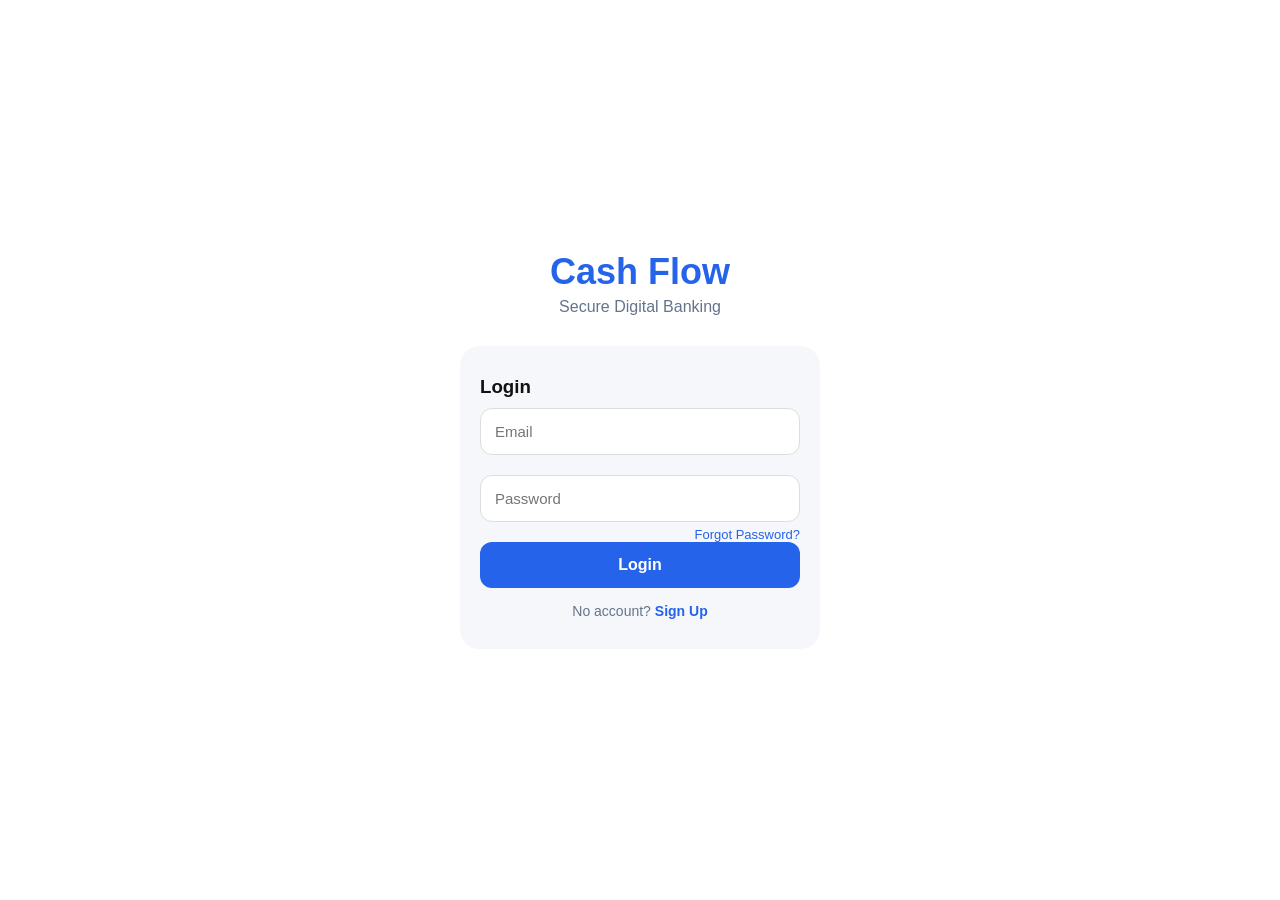
==== commit 41b07962: "Update index.html" ====
--- a/index.html
+++ b/index.html
@@ -8,65 +8,56 @@
     * { margin: 0; padding: 0; box-sizing: border-box; font-family: 'Segoe UI', Arial; }
   body { background: #f5f7fa; color: #111; }
 .hidden { display: none!important; }
-  
-  /* LOGIN */
+
 .auth { min-height: 100vh; display: flex; flex-direction: column; align-items: center; justify-content: center; padding: 20px; background: #fff; }
 .logo { font-size: 36px; font-weight: 900; color: #2563eb; margin-bottom: 5px; }
 .auth-box { background: #f5f7fa; padding: 30px 20px; border-radius: 20px; width: 100%; max-width: 360px; }
 .auth-box input { width: 100%; padding: 14px; margin: 10px 0; border-radius: 12px; border: 1px solid #ddd; background: #fff; color: #111; font-size: 15px; }
 .auth-btn { width: 100%; padding: 14px; background: #2563eb; color: #fff; border: none; border-radius: 12px; font-weight: bold; font-size: 16px; cursor: pointer; }
-.switch { text-align: center; margin-top: 15px; color: #64748b; }
+.switch { text-align: center; margin-top: 15px; color: #64748b; font-size: 14px; }
 .switch span { color: #2563eb; cursor: pointer; font-weight: bold; }
-
-  /* DASHBOARD - OPAY STYLE */
+.forgot { text-align: right; font-size: 13px; color: #2563eb; cursor: pointer; margin-top: -5px; }
+
 .dashboard { background: #fff; min-height: 100vh; padding-bottom: 80px; }
 .header { background: linear-gradient(135deg, #2563eb, #1e40af); padding: 20px; color: #fff; border-radius: 0 0 30px 30px; }
 .topbar { display: flex; justify-content: space-between; align-items: center; }
 .avatar { width: 45px; height: 45px; background: #fff; color: #2563eb; border-radius: 50%; display: flex; align-items: center; justify-content: center; font-weight: bold; font-size: 20px; cursor: pointer; }
 .greeting { font-size: 22px; font-weight: 700; margin-top: 15px; }
-.subtitle { font-size: 13px; opacity: 0.9; }
-  
+
 .balance-card { background: #fff; margin: -30px 20px 20px; border-radius: 20px; padding: 20px; box-shadow: 0 4px 20px rgba(0,0,0,0.1); }
-.balance-label { color: #64748b; font-size: 13px; }
-.balance { font-size: 36px; font-weight: 900; color: #2563eb; margin: 5px 0; }
-.email { color: #64748b; font-size: 14px; }
-.balance-actions { display: flex; gap: 10px; margin-top: 15px; }
+.balance { font-size: 36px; font-weight: 900; color: #22c55e; text-shadow: 0 0 15px rgba(34,197,94,0.3); }
 .mini-btn { flex: 1; padding: 12px; background: #2563eb; color: #fff; border: none; border-radius: 12px; font-weight: bold; cursor: pointer; }
-.mini-btn.white { background: #f1f5f9; color: #2563eb; }
-
-  /* QUICK ACTIONS */
-.section-title { font-weight: 700; font-size: 16px; margin: 20px 20px 10px; }
+
 .quick-grid { display: grid; grid-template-columns: repeat(4, 1fr); gap: 15px; padding: 0 20px; }
 .quick-item { text-align: center; cursor: pointer; }
 .quick-icon { width: 55px; height: 55px; background: #e0e7ff; border-radius: 15px; display: flex; align-items: center; justify-content: center; font-size: 24px; margin: 0 auto 5px; }
-.quick-item p { font-size: 12px; color: #475569; }
-
-  /* BOTTOM NAV - OPAY STYLE */
-.bottom-nav { position: fixed; bottom: 0; left: 0; width: 100%; background: #fff; display: flex; justify-content: space-around; padding: 10px 0; border-top: 1px solid #e2e8f0; box-shadow: 0 -2px 10px rgba(0,0,0,0.05); }
+
+.bottom-nav { position: fixed; bottom: 0; left: 0; width: 100%; background: #fff; display: flex; justify-content: space-around; padding: 10px 0; border-top: 1px solid #e2e8f0; }
 .nav-item { text-align: center; color: #94a3b8; cursor: pointer; font-size: 11px; }
 .nav-item.active { color: #2563eb; }
-.nav-icon { font-size: 24px; margin-bottom: 2px; }
-
-  /* POPUPS */
+.nav-icon { font-size: 24px; }
+
 .popup { display: none; position: fixed; top: 0; left: 0; width: 100%; height: 100%; background: rgba(0,0,0,0.6); z-index: 999; }
-.popup-content { background: #fff; border-radius: 20px 20px 0 0; padding: 20px; position: absolute; bottom: 0; width: 100%; max-height: 90vh; overflow-y: auto; }
-.popup h3 { margin-bottom: 15px; color: #111; }
-.popup input { width: 100%; padding: 14px; margin: 10px 0; border-radius: 12px; border: 1px solid #ddd; background: #f5f7fa; color: #111; }
+.popup-content { background: #fff; border-radius: 20px 20px 0 0; padding: 20px; position: absolute; bottom: 0; width: 100%; }
 .close { float: right; font-size: 24px; cursor: pointer; color: #64748b; }
 .acc-number { font-size: 28px; font-weight: 900; color: #2563eb; letter-spacing: 2px; margin: 15px 0; }
+
+.admin-users { margin: 20px; }
+.user-row { background: #f1f5f9; padding: 15px; border-radius: 12px; margin-bottom: 10px; display: flex; justify-content: space-between; }
 </style>
 </head>
 <body>
 
-<!-- 1. LOGIN / SIGNUP -->
+<!-- LOGIN / SIGNUP / FORGOT -->
 <div class="auth" id="authScreen">
   <div class="logo">Cash Flow</div>
-  <p style="color:#64748b; margin-bottom:30px;">Secure Digital Banking</p>
-  
+  <p style="color:#64748b; margin-bottom:30px;" id="modeText">Secure Digital Banking</p>
+
   <div class="auth-box" id="loginBox">
     <h3 style="color:#111;">Login</h3>
     <input type="email" id="loginEmail" placeholder="Email">
     <input type="password" id="loginPass" placeholder="Password">
+    <div class="forgot" onclick="showForgot()">Forgot Password?</div>
     <button class="auth-btn" onclick="login()">Login</button>
     <div class="switch">No account? <span onclick="toggleAuth()">Sign Up</span></div>
   </div>
@@ -79,10 +70,17 @@
     <button class="auth-btn" onclick="signup()">Create Account</button>
     <div class="switch">Have account? <span onclick="toggleAuth()">Login</span></div>
   </div>
-</div>
-
-
-<!-- 2. DASHBOARD - OPAY STYLE -->
+
+  <div class="auth-box hidden" id="forgotBox">
+    <h3 style="color:#111;">Reset Password</h3>
+    <input type="email" id="forgotEmail" placeholder="Enter your Email">
+    <input type="password" id="newPass" placeholder="New Password">
+    <button class="auth-btn" onclick="resetPassword()">Reset Password</button>
+    <div class="switch">Remembered? <span onclick="showLogin()">Back to Login</span></div>
+  </div>
+</div>
+
+<!-- DASHBOARD -->
 <div class="dashboard hidden" id="dashboard">
   <div class="header">
     <div class="topbar">
@@ -90,20 +88,24 @@
       <button onclick="logout()" style="background:#ef4444; border:none; color:#fff; padding:8px 16px; border-radius:8px; font-weight:bold;">Logout</button>
     </div>
     <div class="greeting" id="greeting">Good evening Maro</div>
-    <div class="subtitle">At a glance summary of your account</div>
+  </div>
+
+  <div class="admin-users hidden" id="adminPanel">
+    <div style="font-weight:700; font-size:16px; margin-bottom:10px;">All Users - Admin Panel</div>
+    <div id="allUsersList"></div>
   </div>
 
   <div class="balance-card">
-    <div class="balance-label">Available Balance</div>
-    <div class="balance">₦<span id="balance">49,145.00</span></div>
-    <div class="email" id="userEmail">truesoul221@gmail.com</div>
-    <div class="balance-actions">
+    <div style="color:#64748b; font-size:13px;">Available Balance</div>
+    <div class="balance">USD $<span id="balance">49,145.00</span></div>
+    <div style="color:#64748b; font-size:14px;" id="userEmail">email@gmail.com</div>
+    <div style="display:flex; gap:10px; margin-top:15px;">
       <button class="mini-btn" onclick="showAddMoney()">💰 Add Money</button>
-      <button class="mini-btn white" onclick="showTransfer()">↗️ Transfer</button>
+      <button class="mini-btn" style="background:#f1f5f9; color:#2563eb;" onclick="showTransfer()">↗️ Transfer</button>
     </div>
   </div>
 
-  <div class="section-title">Quick Actions</div>
+  <div style="font-weight:700; font-size:16px; margin:20px 20px 10px;">Quick Actions</div>
   <div class="quick-grid">
     <div class="quick-item" onclick="showTransfer()"><div class="quick-icon">💸</div><p>Transfer</p></div>
     <div class="quick-item" onclick="showAddMoney()"><div class="quick-icon">🏦</div><p>Deposit</p></div>
@@ -111,7 +113,6 @@
     <div class="quick-item" onclick="showProfile()"><div class="quick-icon">👤</div><p>Profile</p></div>
   </div>
 
-  <!-- BOTTOM NAV -->
   <div class="bottom-nav">
     <div class="nav-item active"><div class="nav-icon">🏠</div>Home</div>
     <div class="nav-item" onclick="showTransfer()"><div class="nav-icon">💸</div>Transfer</div>
@@ -120,31 +121,27 @@
   </div>
 </div>
 
-
-<!-- 3. ADD MONEY POPUP -->
+<!-- POPUPS -->
 <div class="popup" id="addMoneyPopup">
   <div class="popup-content">
     <span class="close" onclick="closePopup('addMoneyPopup')">×</span>
     <h3>Add Money</h3>
-    <p style="color:#64748b; font-size:12px;">Transfer to this account number</p>
     <div class="acc-number" id="myAccount">804 392 1675</div>
     <button class="auth-btn" onclick="copyAccount()">Copy Account Number</button>
   </div>
 </div>
 
-<!-- 4. TRANSFER POPUP -->
 <div class="popup" id="transferPopup">
   <div class="popup-content">
     <span class="close" onclick="closePopup('transferPopup')">×</span>
     <h3>Transfer Money</h3>
     <input type="text" id="transferName" placeholder="Recipient Name">
     <input type="text" id="transferAcc" placeholder="Account Number">
-    <input type="number" id="transferAmount" placeholder="Amount ₦">
+    <input type="number" id="transferAmount" placeholder="Amount $">
     <button class="auth-btn" onclick="doTransfer()">Send Money</button>
   </div>
 </div>
 
-<!-- 5. PROFILE POPUP -->
 <div class="popup" id="profilePopup">
   <div class="popup-content">
     <span class="close" onclick="closePopup('profilePopup')">×</span>
@@ -156,7 +153,6 @@
   </div>
 </div>
 
-<!-- 6. CHAT POPUP -->
 <div class="popup" id="chatPopup">
   <div class="popup-content">
     <span class="close" onclick="closePopup('chatPopup')">×</span>
@@ -172,6 +168,9 @@
 <script>
   let currentUser = null;
   let users = JSON.parse(localStorage.getItem("cashflow_users")) || [];
+  let isAdmin = window.location.search.includes("admin=true");
+
+  if(isAdmin) document.getElementById("modeText").innerText = "ADMIN MODE";
 
   let logged = localStorage.getItem("cashflow_loggedin");
   if(logged) {
@@ -182,6 +181,15 @@
   function toggleAuth() {
     document.getElementById("loginBox").classList.toggle("hidden");
     document.getElementById("signupBox").classList.toggle("hidden");
+  }
+  function showForgot() {
+    document.getElementById("loginBox").classList.add("hidden");
+    document.getElementById("forgotBox").classList.remove("hidden");
+  }
+  function showLogin() {
+    document.getElementById("forgotBox").classList.add("hidden");
+    document.getElementById("signupBox").classList.add("hidden");
+    document.getElementById("loginBox").classList.remove("hidden");
   }
 
   function signup() {
@@ -190,10 +198,10 @@
     let pass = document.getElementById("signupPass").value;
     if(!name ||!email ||!pass) return alert("Fill all fields");
     if(users.find(u => u.email === email)) return alert("Email exists");
-    
+
     let newUser = {
-      name, email, pass, 
-      balance: Math.floor(Math.random() * 100000) + 20000, // Random ₦20k-₦120k
+      name, email, pass,
+      balance: Math.floor(Math.random() * 100000) + 20000,
       account: "8" + Math.floor(Math.random() * 900000)
     };
     users.push(newUser);
@@ -211,7 +219,22 @@
       currentUser = user;
       localStorage.setItem("cashflow_loggedin", email);
       showDashboard();
-    } else alert("Wrong details");
+    } else alert("Wrong email or password");
+  }
+
+  function resetPassword() {
+    let email = document.getElementById("forgotEmail").value;
+    let newPass = document.getElementById("newPass").value;
+    let user = users.find(u => u.email === email);
+
+    if(user && newPass) {
+      user.pass = newPass;
+      localStorage.setItem("cashflow_users", JSON.stringify(users));
+      alert("Password reset successful! Login now");
+      showLogin();
+    } else {
+      alert("Email not found");
+    }
   }
 
   function showDashboard() {
@@ -222,6 +245,19 @@
     document.getElementById("avatar").innerText = currentUser.name[0].toUpperCase();
     document.getElementById("balance").innerText = currentUser.balance.toLocaleString();
     document.getElementById("myAccount").innerText = currentUser.account;
+
+    if(isAdmin) {
+      document.getElementById("adminPanel").classList.remove("hidden");
+      loadAllUsers();
+    }
+  }
+
+  function loadAllUsers() {
+    let html = "";
+    users.forEach(u => {
+      html += `<div class="user-row"><div><b>${u.name}</b><br>$${u.balance.toLocaleString()}</div></div>`;
+    });
+    document.getElementById("allUsersList").innerHTML = html;
   }
 
   function logout() {
@@ -231,11 +267,11 @@
 
   function showAddMoney() { document.getElementById("addMoneyPopup").style.display = "block"; }
   function showTransfer() { document.getElementById("transferPopup").style.display = "block"; }
-  function showProfile() { 
+  function showProfile() {
     document.getElementById("profileName").innerText = currentUser.name;
     document.getElementById("profileEmail").innerText = currentUser.email;
     document.getElementById("profileAcc").innerText = currentUser.account;
-    document.getElementById("profilePopup").style.display = "block"; 
+    document.getElementById("profilePopup").style.display = "block";
   }
   function showChat() { document.getElementById("chatPopup").style.display = "block"; }
   function closePopup(id) { document.getElementById(id).style.display = "none"; }
@@ -251,7 +287,7 @@
     currentUser.balance -= amount;
     localStorage.setItem("cashflow_users", JSON.stringify(users));
     document.getElementById("balance").innerText = currentUser.balance.toLocaleString();
-    alert("Sent ₦" + amount.toLocaleString() + " successfully");
+    alert("Sent $" + amount.toLocaleString() + " successfully");
     closePopup('transferPopup');
   }
 
@@ -264,4 +300,4 @@
 </script>
 
 </body>
-       </html>
+   </html>
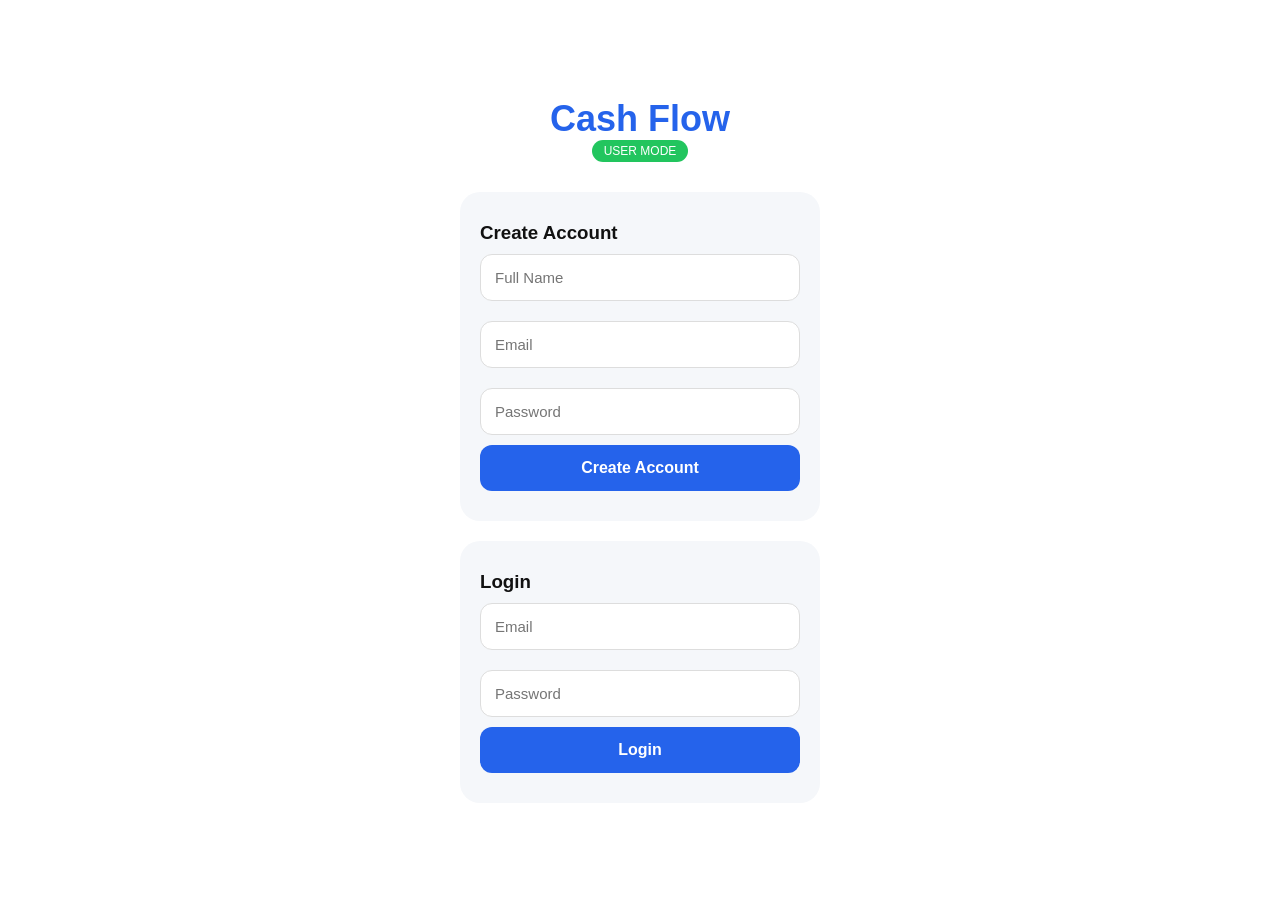
==== commit 0bd1c98d: "Update index.html" ====
--- a/index.html
+++ b/index.html
@@ -8,207 +8,109 @@
     * { margin: 0; padding: 0; box-sizing: border-box; font-family: 'Segoe UI', Arial; }
   body { background: #f5f7fa; color: #111; }
 .hidden { display: none!important; }
-
 .auth { min-height: 100vh; display: flex; flex-direction: column; align-items: center; justify-content: center; padding: 20px; background: #fff; }
-.logo { font-size: 36px; font-weight: 900; color: #2563eb; margin-bottom: 5px; }
-.auth-box { background: #f5f7fa; padding: 30px 20px; border-radius: 20px; width: 100%; max-width: 360px; }
-.auth-box input { width: 100%; padding: 14px; margin: 10px 0; border-radius: 12px; border: 1px solid #ddd; background: #fff; color: #111; font-size: 15px; }
+.logo { font-size: 36px; font-weight: 900; color: #2563eb; }
+.badge { background: #22c55e; color: #fff; padding: 4px 12px; border-radius: 20px; font-size: 12px; margin-bottom: 10px; }
+.auth-box { background: #f5f7fa; padding: 30px 20px; border-radius: 20px; width: 100%; max-width: 360px; margin-top: 20px; }
+.auth-box input { width: 100%; padding: 14px; margin: 10px 0; border-radius: 12px; border: 1px solid #ddd; background: #fff; font-size: 15px; }
 .auth-btn { width: 100%; padding: 14px; background: #2563eb; color: #fff; border: none; border-radius: 12px; font-weight: bold; font-size: 16px; cursor: pointer; }
-.switch { text-align: center; margin-top: 15px; color: #64748b; font-size: 14px; }
-.switch span { color: #2563eb; cursor: pointer; font-weight: bold; }
-.forgot { text-align: right; font-size: 13px; color: #2563eb; cursor: pointer; margin-top: -5px; }
-
-.dashboard { background: #fff; min-height: 100vh; padding-bottom: 80px; }
-.header { background: linear-gradient(135deg, #2563eb, #1e40af); padding: 20px; color: #fff; border-radius: 0 0 30px 30px; }
-.topbar { display: flex; justify-content: space-between; align-items: center; }
-.avatar { width: 45px; height: 45px; background: #fff; color: #2563eb; border-radius: 50%; display: flex; align-items: center; justify-content: center; font-weight: bold; font-size: 20px; cursor: pointer; }
-.greeting { font-size: 22px; font-weight: 700; margin-top: 15px; }
-
-.balance-card { background: #fff; margin: -30px 20px 20px; border-radius: 20px; padding: 20px; box-shadow: 0 4px 20px rgba(0,0,0,0.1); }
-.balance { font-size: 36px; font-weight: 900; color: #22c55e; text-shadow: 0 0 15px rgba(34,197,94,0.3); }
-.mini-btn { flex: 1; padding: 12px; background: #2563eb; color: #fff; border: none; border-radius: 12px; font-weight: bold; cursor: pointer; }
-
-.quick-grid { display: grid; grid-template-columns: repeat(4, 1fr); gap: 15px; padding: 0 20px; }
-.quick-item { text-align: center; cursor: pointer; }
-.quick-icon { width: 55px; height: 55px; background: #e0e7ff; border-radius: 15px; display: flex; align-items: center; justify-content: center; font-size: 24px; margin: 0 auto 5px; }
-
-.bottom-nav { position: fixed; bottom: 0; left: 0; width: 100%; background: #fff; display: flex; justify-content: space-around; padding: 10px 0; border-top: 1px solid #e2e8f0; }
-.nav-item { text-align: center; color: #94a3b8; cursor: pointer; font-size: 11px; }
-.nav-item.active { color: #2563eb; }
-.nav-icon { font-size: 24px; }
-
-.popup { display: none; position: fixed; top: 0; left: 0; width: 100%; height: 100%; background: rgba(0,0,0,0.6); z-index: 999; }
-.popup-content { background: #fff; border-radius: 20px 20px 0 0; padding: 20px; position: absolute; bottom: 0; width: 100%; }
-.close { float: right; font-size: 24px; cursor: pointer; color: #64748b; }
-.acc-number { font-size: 28px; font-weight: 900; color: #2563eb; letter-spacing: 2px; margin: 15px 0; }
-
-.admin-users { margin: 20px; }
-.user-row { background: #f1f5f9; padding: 15px; border-radius: 12px; margin-bottom: 10px; display: flex; justify-content: space-between; }
+.code-inputs { display: flex; gap: 8px; justify-content: center; }
+.code-inputs input { width: 45px; height: 50px; text-align: center; font-size: 20px; font-weight: bold; border-radius: 8px; border: 1px solid #ddd; }
 </style>
 </head>
 <body>
 
-<!-- LOGIN / SIGNUP / FORGOT -->
 <div class="auth" id="authScreen">
   <div class="logo">Cash Flow</div>
-  <p style="color:#64748b; margin-bottom:30px;" id="modeText">Secure Digital Banking</p>
+  <div class="badge" id="modeBadge">USER MODE</div>
 
-  <div class="auth-box" id="loginBox">
-    <h3 style="color:#111;">Login</h3>
-    <input type="email" id="loginEmail" placeholder="Email">
-    <input type="password" id="loginPass" placeholder="Password">
-    <div class="forgot" onclick="showForgot()">Forgot Password?</div>
-    <button class="auth-btn" onclick="login()">Login</button>
-    <div class="switch">No account? <span onclick="toggleAuth()">Sign Up</span></div>
-  </div>
-
-  <div class="auth-box hidden" id="signupBox">
-    <h3 style="color:#111;">Create Account</h3>
+  <!-- STEP 1: SIGNUP FORM -->
+  <div class="auth-box" id="signupBox">
+    <h3 id="formTitle">Create Account</h3>
     <input type="text" id="signupName" placeholder="Full Name">
     <input type="email" id="signupEmail" placeholder="Email">
     <input type="password" id="signupPass" placeholder="Password">
-    <button class="auth-btn" onclick="signup()">Create Account</button>
-    <div class="switch">Have account? <span onclick="toggleAuth()">Login</span></div>
+    <button class="auth-btn" id="signupBtn" onclick="handleSignup()">Create Account</button>
   </div>
 
-  <div class="auth-box hidden" id="forgotBox">
-    <h3 style="color:#111;">Reset Password</h3>
-    <input type="email" id="forgotEmail" placeholder="Enter your Email">
-    <input type="password" id="newPass" placeholder="New Password">
-    <button class="auth-btn" onclick="resetPassword()">Reset Password</button>
-    <div class="switch">Remembered? <span onclick="showLogin()">Back to Login</span></div>
-  </div>
-</div>
-
-<!-- DASHBOARD -->
-<div class="dashboard hidden" id="dashboard">
-  <div class="header">
-    <div class="topbar">
-      <div class="avatar" id="avatar" onclick="showProfile()">M</div>
-      <button onclick="logout()" style="background:#ef4444; border:none; color:#fff; padding:8px 16px; border-radius:8px; font-weight:bold;">Logout</button>
+  <!-- STEP 2: ADMIN CODE VERIFICATION -->
+  <div class="auth-box hidden" id="codeBox">
+    <h3>Admin Verification</h3>
+    <p style="color:#64748b; font-size:13px; text-align:center;">Enter Admin Code to continue</p>
+    <div class="code-inputs">
+      <input maxlength="1" id="c1" onkeyup="moveNext(this,1)">
+      <input maxlength="1" id="c2" onkeyup="moveNext(this,2)">
+      <input maxlength="1" id="c3" onkeyup="moveNext(this,3)">
+      <input maxlength="1" id="c4" onkeyup="moveNext(this,4)">
+      <input maxlength="1" id="c5" onkeyup="moveNext(this,5)">
+      <input maxlength="1" id="c6" onkeyup="moveNext(this,6)">
     </div>
-    <div class="greeting" id="greeting">Good evening Maro</div>
+    <p style="text-align:center; margin:10px 0; color:#2563eb;">Your Admin Code: <b id="showCode"></b></p>
+    <button class="auth-btn" onclick="verifyAdminCode()">Verify & Create Admin</button>
   </div>
 
-  <div class="admin-users hidden" id="adminPanel">
-    <div style="font-weight:700; font-size:16px; margin-bottom:10px;">All Users - Admin Panel</div>
-    <div id="allUsersList"></div>
-  </div>
-
-  <div class="balance-card">
-    <div style="color:#64748b; font-size:13px;">Available Balance</div>
-    <div class="balance">USD $<span id="balance">49,145.00</span></div>
-    <div style="color:#64748b; font-size:14px;" id="userEmail">email@gmail.com</div>
-    <div style="display:flex; gap:10px; margin-top:15px;">
-      <button class="mini-btn" onclick="showAddMoney()">💰 Add Money</button>
-      <button class="mini-btn" style="background:#f1f5f9; color:#2563eb;" onclick="showTransfer()">↗️ Transfer</button>
-    </div>
-  </div>
-
-  <div style="font-weight:700; font-size:16px; margin:20px 20px 10px;">Quick Actions</div>
-  <div class="quick-grid">
-    <div class="quick-item" onclick="showTransfer()"><div class="quick-icon">💸</div><p>Transfer</p></div>
-    <div class="quick-item" onclick="showAddMoney()"><div class="quick-icon">🏦</div><p>Deposit</p></div>
-    <div class="quick-item" onclick="showChat()"><div class="quick-icon">💬</div><p>Support</p></div>
-    <div class="quick-item" onclick="showProfile()"><div class="quick-icon">👤</div><p>Profile</p></div>
-  </div>
-
-  <div class="bottom-nav">
-    <div class="nav-item active"><div class="nav-icon">🏠</div>Home</div>
-    <div class="nav-item" onclick="showTransfer()"><div class="nav-icon">💸</div>Transfer</div>
-    <div class="nav-item" onclick="showAddMoney()"><div class="nav-icon">💰</div>Deposit</div>
-    <div class="nav-item" onclick="showChat()"><div class="nav-icon">💬</div>Support</div>
-  </div>
-</div>
-
-<!-- POPUPS -->
-<div class="popup" id="addMoneyPopup">
-  <div class="popup-content">
-    <span class="close" onclick="closePopup('addMoneyPopup')">×</span>
-    <h3>Add Money</h3>
-    <div class="acc-number" id="myAccount">804 392 1675</div>
-    <button class="auth-btn" onclick="copyAccount()">Copy Account Number</button>
-  </div>
-</div>
-
-<div class="popup" id="transferPopup">
-  <div class="popup-content">
-    <span class="close" onclick="closePopup('transferPopup')">×</span>
-    <h3>Transfer Money</h3>
-    <input type="text" id="transferName" placeholder="Recipient Name">
-    <input type="text" id="transferAcc" placeholder="Account Number">
-    <input type="number" id="transferAmount" placeholder="Amount $">
-    <button class="auth-btn" onclick="doTransfer()">Send Money</button>
-  </div>
-</div>
-
-<div class="popup" id="profilePopup">
-  <div class="popup-content">
-    <span class="close" onclick="closePopup('profilePopup')">×</span>
-    <h3>Profile</h3>
-    <center><img src="https://i.pravatar.cc/80" style="border-radius:50%; margin:10px 0;"></center>
-    <p><b>Name:</b> <span id="profileName"></span></p>
-    <p><b>Email:</b> <span id="profileEmail"></span></p>
-    <p><b>Account:</b> <span id="profileAcc"></span></p>
-  </div>
-</div>
-
-<div class="popup" id="chatPopup">
-  <div class="popup-content">
-    <span class="close" onclick="closePopup('chatPopup')">×</span>
-    <h3>Online Support</h3>
-    <div style="height:300px; background:#f5f7fa; border-radius:12px; padding:10px; overflow-y:auto; margin-bottom:10px;" id="chatBox">
-      <div style="background:#2563eb; color:#fff; padding:10px; border-radius:10px; margin:5px 0; max-width:80%;">Hello! How can we help you?</div>
-    </div>
-    <input type="text" id="chatInput" placeholder="Type message..." onkeypress="if(event.key==='Enter') sendChat()">
-    <button class="auth-btn" onclick="sendChat()">Send</button>
+  <!-- LOGIN -->
+  <div class="auth-box" id="loginBox">
+    <h3>Login</h3>
+    <input type="email" id="loginEmail" placeholder="Email">
+    <input type="password" id="loginPass" placeholder="Password">
+    <button class="auth-btn" onclick="login()">Login</button>
   </div>
 </div>
 
 <script>
-  let currentUser = null;
   let users = JSON.parse(localStorage.getItem("cashflow_users")) || [];
-  let isAdmin = window.location.search.includes("admin=true");
+  let isAdminLink = window.location.search.includes("admin=true");
+  let tempUser = {};
+  let adminCode = "258369"; // <-- CHANGE THIS TO YOUR SECRET CODE
 
-  if(isAdmin) document.getElementById("modeText").innerText = "ADMIN MODE";
-
-  let logged = localStorage.getItem("cashflow_loggedin");
-  if(logged) {
-    currentUser = users.find(u => u.email === logged);
-    if(currentUser) showDashboard();
+  if(isAdminLink) {
+    document.getElementById("modeBadge").innerText = "ADMIN MODE";
+    document.getElementById("modeBadge").style.background = "#ef4444";
+    document.getElementById("formTitle").innerText = "Create Admin Account";
+    document.getElementById("signupBtn").innerText = "Continue to Verification";
   }
 
-  function toggleAuth() {
-    document.getElementById("loginBox").classList.toggle("hidden");
-    document.getElementById("signupBox").classList.toggle("hidden");
-  }
-  function showForgot() {
-    document.getElementById("loginBox").classList.add("hidden");
-    document.getElementById("forgotBox").classList.remove("hidden");
-  }
-  function showLogin() {
-    document.getElementById("forgotBox").classList.add("hidden");
-    document.getElementById("signupBox").classList.add("hidden");
-    document.getElementById("loginBox").classList.remove("hidden");
-  }
-
-  function signup() {
+  function handleSignup() {
     let name = document.getElementById("signupName").value;
     let email = document.getElementById("signupEmail").value;
     let pass = document.getElementById("signupPass").value;
     if(!name ||!email ||!pass) return alert("Fill all fields");
     if(users.find(u => u.email === email)) return alert("Email exists");
 
-    let newUser = {
-      name, email, pass,
-      balance: Math.floor(Math.random() * 100000) + 20000,
-      account: "8" + Math.floor(Math.random() * 900000)
-    };
+    tempUser = {name, email, pass};
+
+    if(isAdminLink) {
+      // ADMIN MUST ENTER CODE
+      document.getElementById("showCode").innerText = adminCode;
+      alert("Admin Demo: Your code is " + adminCode);
+      document.getElementById("signupBox").classList.add("hidden");
+      document.getElementById("codeBox").classList.remove("hidden");
+    } else {
+      // FRIENDS SIGNUP DIRECT
+      createUser();
+    }
+  }
+
+  function moveNext(el, i) {
+    if(el.value.length === 1 && i < 6) document.getElementById("c"+i).focus();
+  }
+
+  function verifyAdminCode() {
+    let entered = c1.value + c2.value + c3.value + c4.value + c5.value + c6.value;
+    if(entered == adminCode) {
+      createUser();
+    } else {
+      alert("Wrong Admin Code");
+    }
+  }
+
+  function createUser() {
+    let newUser = {...tempUser, balance: 50000, account: "8" + Math.floor(Math.random() * 900000), isAdmin: isAdminLink};
     users.push(newUser);
     localStorage.setItem("cashflow_users", JSON.stringify(users));
-    localStorage.setItem("cashflow_loggedin", email);
-    currentUser = newUser;
-    showDashboard();
+    alert("Account Created Successfully!");
+    location.reload();
   }
 
   function login() {
@@ -216,88 +118,11 @@
     let pass = document.getElementById("loginPass").value;
     let user = users.find(u => u.email === email && u.pass === pass);
     if(user) {
-      currentUser = user;
       localStorage.setItem("cashflow_loggedin", email);
-      showDashboard();
-    } else alert("Wrong email or password");
-  }
-
-  function resetPassword() {
-    let email = document.getElementById("forgotEmail").value;
-    let newPass = document.getElementById("newPass").value;
-    let user = users.find(u => u.email === email);
-
-    if(user && newPass) {
-      user.pass = newPass;
-      localStorage.setItem("cashflow_users", JSON.stringify(users));
-      alert("Password reset successful! Login now");
-      showLogin();
-    } else {
-      alert("Email not found");
-    }
-  }
-
-  function showDashboard() {
-    document.getElementById("authScreen").classList.add("hidden");
-    document.getElementById("dashboard").classList.remove("hidden");
-    document.getElementById("greeting").innerText = "Good evening " + currentUser.name;
-    document.getElementById("userEmail").innerText = currentUser.email;
-    document.getElementById("avatar").innerText = currentUser.name[0].toUpperCase();
-    document.getElementById("balance").innerText = currentUser.balance.toLocaleString();
-    document.getElementById("myAccount").innerText = currentUser.account;
-
-    if(isAdmin) {
-      document.getElementById("adminPanel").classList.remove("hidden");
-      loadAllUsers();
-    }
-  }
-
-  function loadAllUsers() {
-    let html = "";
-    users.forEach(u => {
-      html += `<div class="user-row"><div><b>${u.name}</b><br>$${u.balance.toLocaleString()}</div></div>`;
-    });
-    document.getElementById("allUsersList").innerHTML = html;
-  }
-
-  function logout() {
-    localStorage.removeItem("cashflow_loggedin");
-    location.reload();
-  }
-
-  function showAddMoney() { document.getElementById("addMoneyPopup").style.display = "block"; }
-  function showTransfer() { document.getElementById("transferPopup").style.display = "block"; }
-  function showProfile() {
-    document.getElementById("profileName").innerText = currentUser.name;
-    document.getElementById("profileEmail").innerText = currentUser.email;
-    document.getElementById("profileAcc").innerText = currentUser.account;
-    document.getElementById("profilePopup").style.display = "block";
-  }
-  function showChat() { document.getElementById("chatPopup").style.display = "block"; }
-  function closePopup(id) { document.getElementById(id).style.display = "none"; }
-
-  function copyAccount() {
-    navigator.clipboard.writeText(currentUser.account);
-    alert("Copied: " + currentUser.account);
-  }
-
-  function doTransfer() {
-    let amount = parseFloat(document.getElementById("transferAmount").value);
-    if(amount > currentUser.balance) return alert("Insufficient funds");
-    currentUser.balance -= amount;
-    localStorage.setItem("cashflow_users", JSON.stringify(users));
-    document.getElementById("balance").innerText = currentUser.balance.toLocaleString();
-    alert("Sent $" + amount.toLocaleString() + " successfully");
-    closePopup('transferPopup');
-  }
-
-  function sendChat() {
-    let msg = document.getElementById("chatInput").value;
-    if(!msg) return;
-    document.getElementById("chatBox").innerHTML += `<div style="background:#e2e8f0; padding:10px; border-radius:10px; margin:5px 0; margin-left:auto; max-width:80%;">${msg}</div>`;
-    document.getElementById("chatInput").value = "";
+      if(user.isAdmin) window.location.href = window.location.pathname + "?admin=true";
+      else window.location.href = window.location.pathname;
+    } else alert("Wrong details");
   }
 </script>
-
 </body>
-   </html>
+</html>
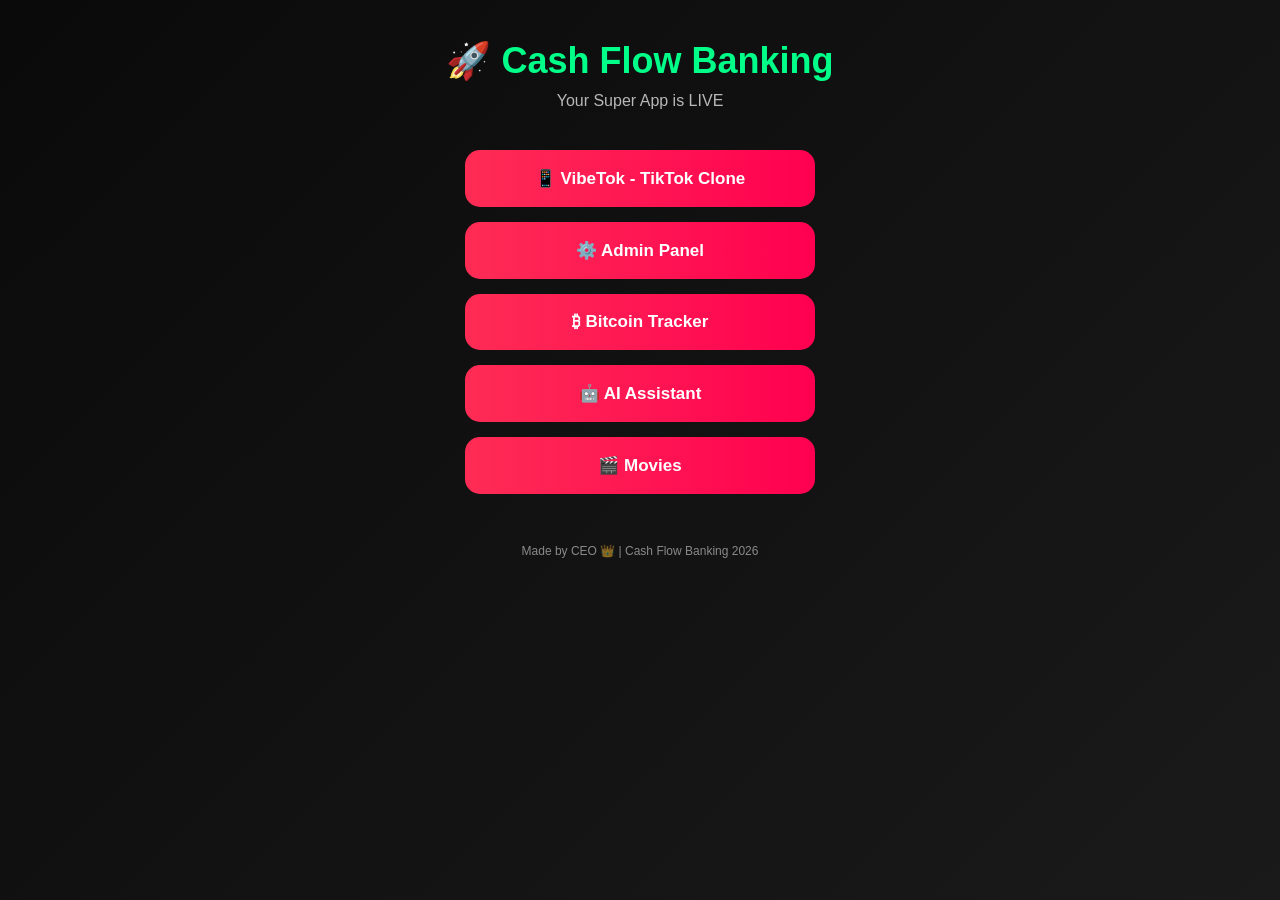
==== commit 1c2b36a7: "Update index.html" ====
--- a/index.html
+++ b/index.html
@@ -3,126 +3,27 @@
 <head>
 <meta charset="UTF-8">
 <meta name="viewport" content="width=device-width, initial-scale=1.0">
-<title>Cash Flow</title>
+<title>Cash Flow Banking</title>
 <style>
-    * { margin: 0; padding: 0; box-sizing: border-box; font-family: 'Segoe UI', Arial; }
-  body { background: #f5f7fa; color: #111; }
-.hidden { display: none!important; }
-.auth { min-height: 100vh; display: flex; flex-direction: column; align-items: center; justify-content: center; padding: 20px; background: #fff; }
-.logo { font-size: 36px; font-weight: 900; color: #2563eb; }
-.badge { background: #22c55e; color: #fff; padding: 4px 12px; border-radius: 20px; font-size: 12px; margin-bottom: 10px; }
-.auth-box { background: #f5f7fa; padding: 30px 20px; border-radius: 20px; width: 100%; max-width: 360px; margin-top: 20px; }
-.auth-box input { width: 100%; padding: 14px; margin: 10px 0; border-radius: 12px; border: 1px solid #ddd; background: #fff; font-size: 15px; }
-.auth-btn { width: 100%; padding: 14px; background: #2563eb; color: #fff; border: none; border-radius: 12px; font-weight: bold; font-size: 16px; cursor: pointer; }
-.code-inputs { display: flex; gap: 8px; justify-content: center; }
-.code-inputs input { width: 45px; height: 50px; text-align: center; font-size: 20px; font-weight: bold; border-radius: 8px; border: 1px solid #ddd; }
+* {margin:0; padding:0; box-sizing:border-box;}
+body {background:linear-gradient(135deg,#0a0a0a,#1a1a1a); color:#fff; font-family:Arial; text-align:center; padding:40px 20px; min-height:100vh;}
+h1 {color:#00ff88; font-size:36px; margin-bottom:10px;}
+.subtitle {opacity:0.7; margin-bottom:40px;}
+.btn {display:block; background:linear-gradient(90deg,#fe2c55,#ff0050); color:#fff; padding:18px; margin:15px auto; width:90%; max-width:350px; border-radius:15px; text-decoration:none; font-weight:bold; font-size:17px; transition:0.3s;}
+.btn:hover {transform:scale(1.05);}
+.footer {margin-top:50px; opacity:0.5; font-size:12px;}
 </style>
 </head>
 <body>
-
-<div class="auth" id="authScreen">
-  <div class="logo">Cash Flow</div>
-  <div class="badge" id="modeBadge">USER MODE</div>
-
-  <!-- STEP 1: SIGNUP FORM -->
-  <div class="auth-box" id="signupBox">
-    <h3 id="formTitle">Create Account</h3>
-    <input type="text" id="signupName" placeholder="Full Name">
-    <input type="email" id="signupEmail" placeholder="Email">
-    <input type="password" id="signupPass" placeholder="Password">
-    <button class="auth-btn" id="signupBtn" onclick="handleSignup()">Create Account</button>
-  </div>
-
-  <!-- STEP 2: ADMIN CODE VERIFICATION -->
-  <div class="auth-box hidden" id="codeBox">
-    <h3>Admin Verification</h3>
-    <p style="color:#64748b; font-size:13px; text-align:center;">Enter Admin Code to continue</p>
-    <div class="code-inputs">
-      <input maxlength="1" id="c1" onkeyup="moveNext(this,1)">
-      <input maxlength="1" id="c2" onkeyup="moveNext(this,2)">
-      <input maxlength="1" id="c3" onkeyup="moveNext(this,3)">
-      <input maxlength="1" id="c4" onkeyup="moveNext(this,4)">
-      <input maxlength="1" id="c5" onkeyup="moveNext(this,5)">
-      <input maxlength="1" id="c6" onkeyup="moveNext(this,6)">
-    </div>
-    <p style="text-align:center; margin:10px 0; color:#2563eb;">Your Admin Code: <b id="showCode"></b></p>
-    <button class="auth-btn" onclick="verifyAdminCode()">Verify & Create Admin</button>
-  </div>
-
-  <!-- LOGIN -->
-  <div class="auth-box" id="loginBox">
-    <h3>Login</h3>
-    <input type="email" id="loginEmail" placeholder="Email">
-    <input type="password" id="loginPass" placeholder="Password">
-    <button class="auth-btn" onclick="login()">Login</button>
-  </div>
-</div>
-
-<script>
-  let users = JSON.parse(localStorage.getItem("cashflow_users")) || [];
-  let isAdminLink = window.location.search.includes("admin=true");
-  let tempUser = {};
-  let adminCode = "258369"; // <-- CHANGE THIS TO YOUR SECRET CODE
-
-  if(isAdminLink) {
-    document.getElementById("modeBadge").innerText = "ADMIN MODE";
-    document.getElementById("modeBadge").style.background = "#ef4444";
-    document.getElementById("formTitle").innerText = "Create Admin Account";
-    document.getElementById("signupBtn").innerText = "Continue to Verification";
-  }
-
-  function handleSignup() {
-    let name = document.getElementById("signupName").value;
-    let email = document.getElementById("signupEmail").value;
-    let pass = document.getElementById("signupPass").value;
-    if(!name ||!email ||!pass) return alert("Fill all fields");
-    if(users.find(u => u.email === email)) return alert("Email exists");
-
-    tempUser = {name, email, pass};
-
-    if(isAdminLink) {
-      // ADMIN MUST ENTER CODE
-      document.getElementById("showCode").innerText = adminCode;
-      alert("Admin Demo: Your code is " + adminCode);
-      document.getElementById("signupBox").classList.add("hidden");
-      document.getElementById("codeBox").classList.remove("hidden");
-    } else {
-      // FRIENDS SIGNUP DIRECT
-      createUser();
-    }
-  }
-
-  function moveNext(el, i) {
-    if(el.value.length === 1 && i < 6) document.getElementById("c"+i).focus();
-  }
-
-  function verifyAdminCode() {
-    let entered = c1.value + c2.value + c3.value + c4.value + c5.value + c6.value;
-    if(entered == adminCode) {
-      createUser();
-    } else {
-      alert("Wrong Admin Code");
-    }
-  }
-
-  function createUser() {
-    let newUser = {...tempUser, balance: 50000, account: "8" + Math.floor(Math.random() * 900000), isAdmin: isAdminLink};
-    users.push(newUser);
-    localStorage.setItem("cashflow_users", JSON.stringify(users));
-    alert("Account Created Successfully!");
-    location.reload();
-  }
-
-  function login() {
-    let email = document.getElementById("loginEmail").value;
-    let pass = document.getElementById("loginPass").value;
-    let user = users.find(u => u.email === email && u.pass === pass);
-    if(user) {
-      localStorage.setItem("cashflow_loggedin", email);
-      if(user.isAdmin) window.location.href = window.location.pathname + "?admin=true";
-      else window.location.href = window.location.pathname;
-    } else alert("Wrong details");
-  }
-</script>
+  <h1>🚀 Cash Flow Banking</h1>
+  <p class="subtitle">Your Super App is LIVE</p>
+  
+  <a href="vibetok.html" class="btn">📱 VibeTok - TikTok Clone</a>
+  <a href="admin.html" class="btn">⚙️ Admin Panel</a>
+  <a href="bitcoin-tracker.html" class="btn">₿ Bitcoin Tracker</a>
+  <a href="ai.html" class="btn">🤖 AI Assistant</a>
+  <a href="movies.html" class="btn">🎬 Movies</a>
+  
+  <p class="footer">Made by CEO 👑 | Cash Flow Banking 2026</p>
 </body>
 </html>
